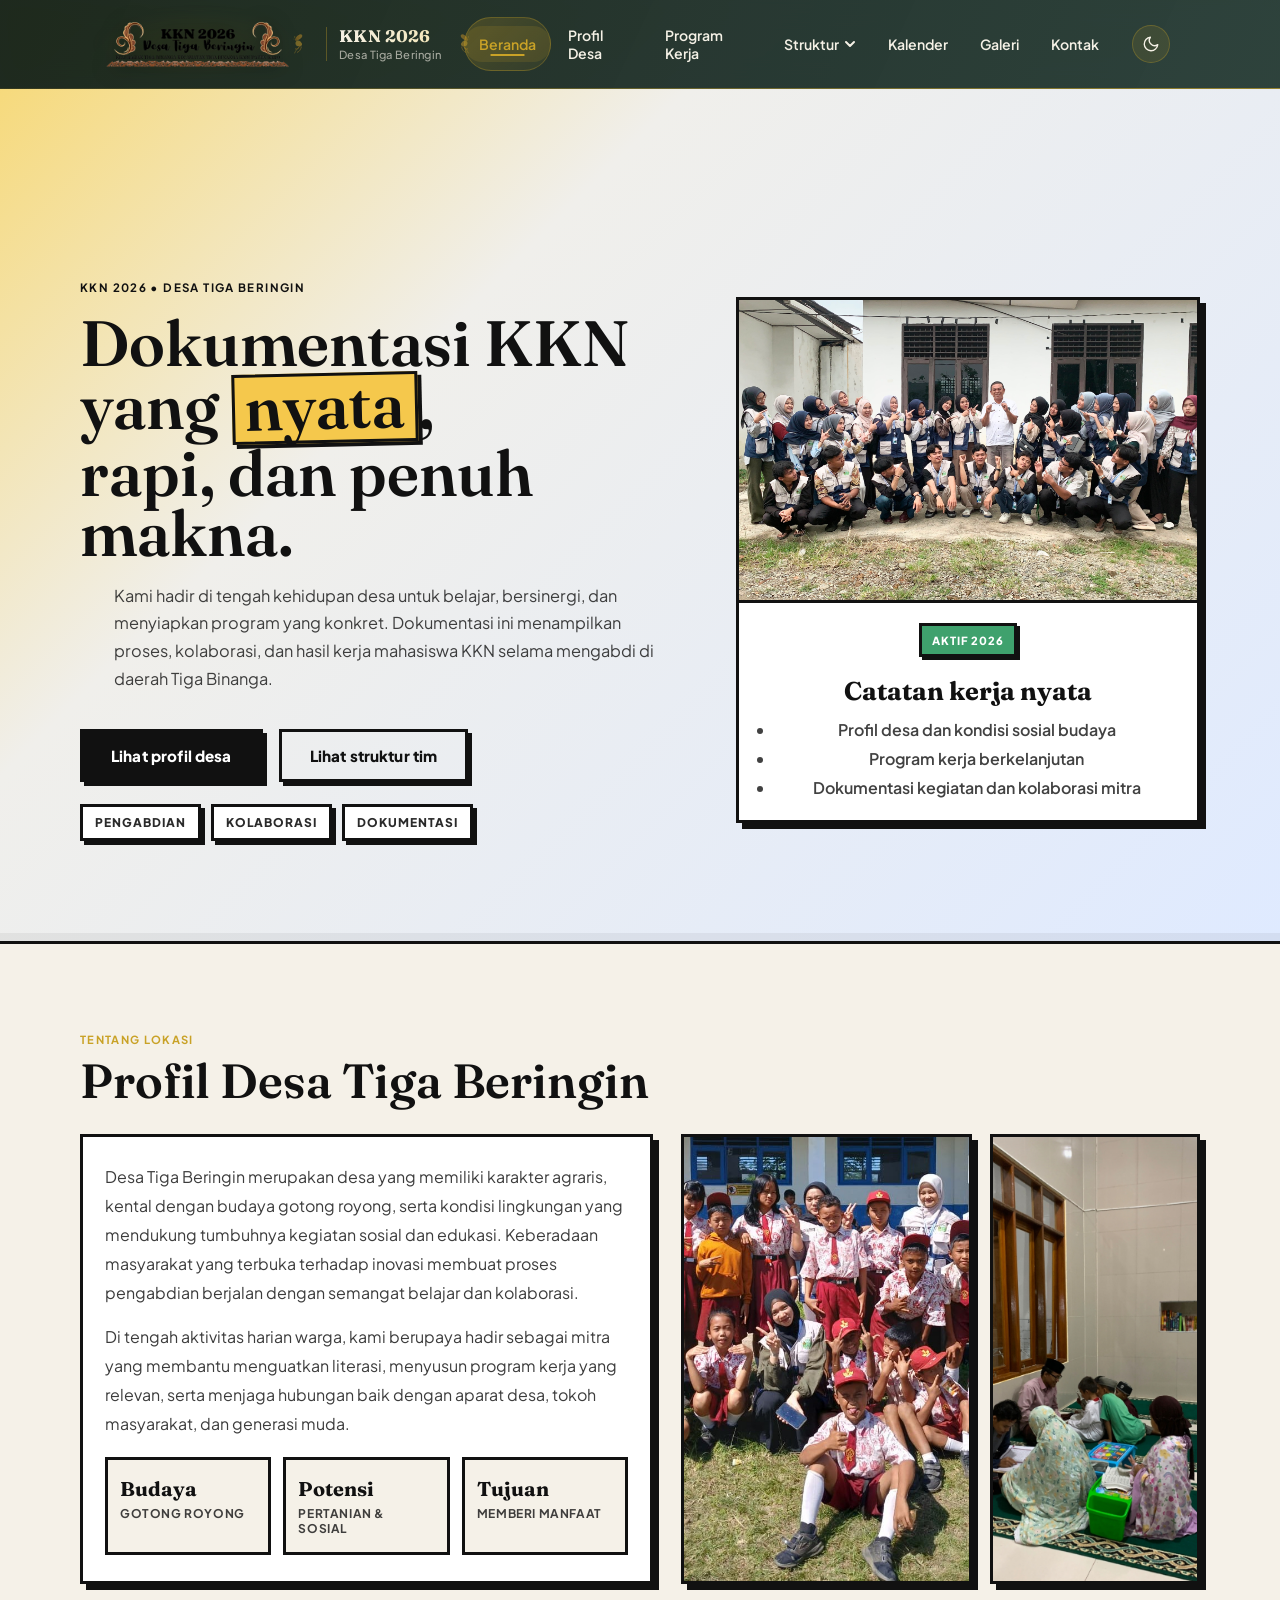
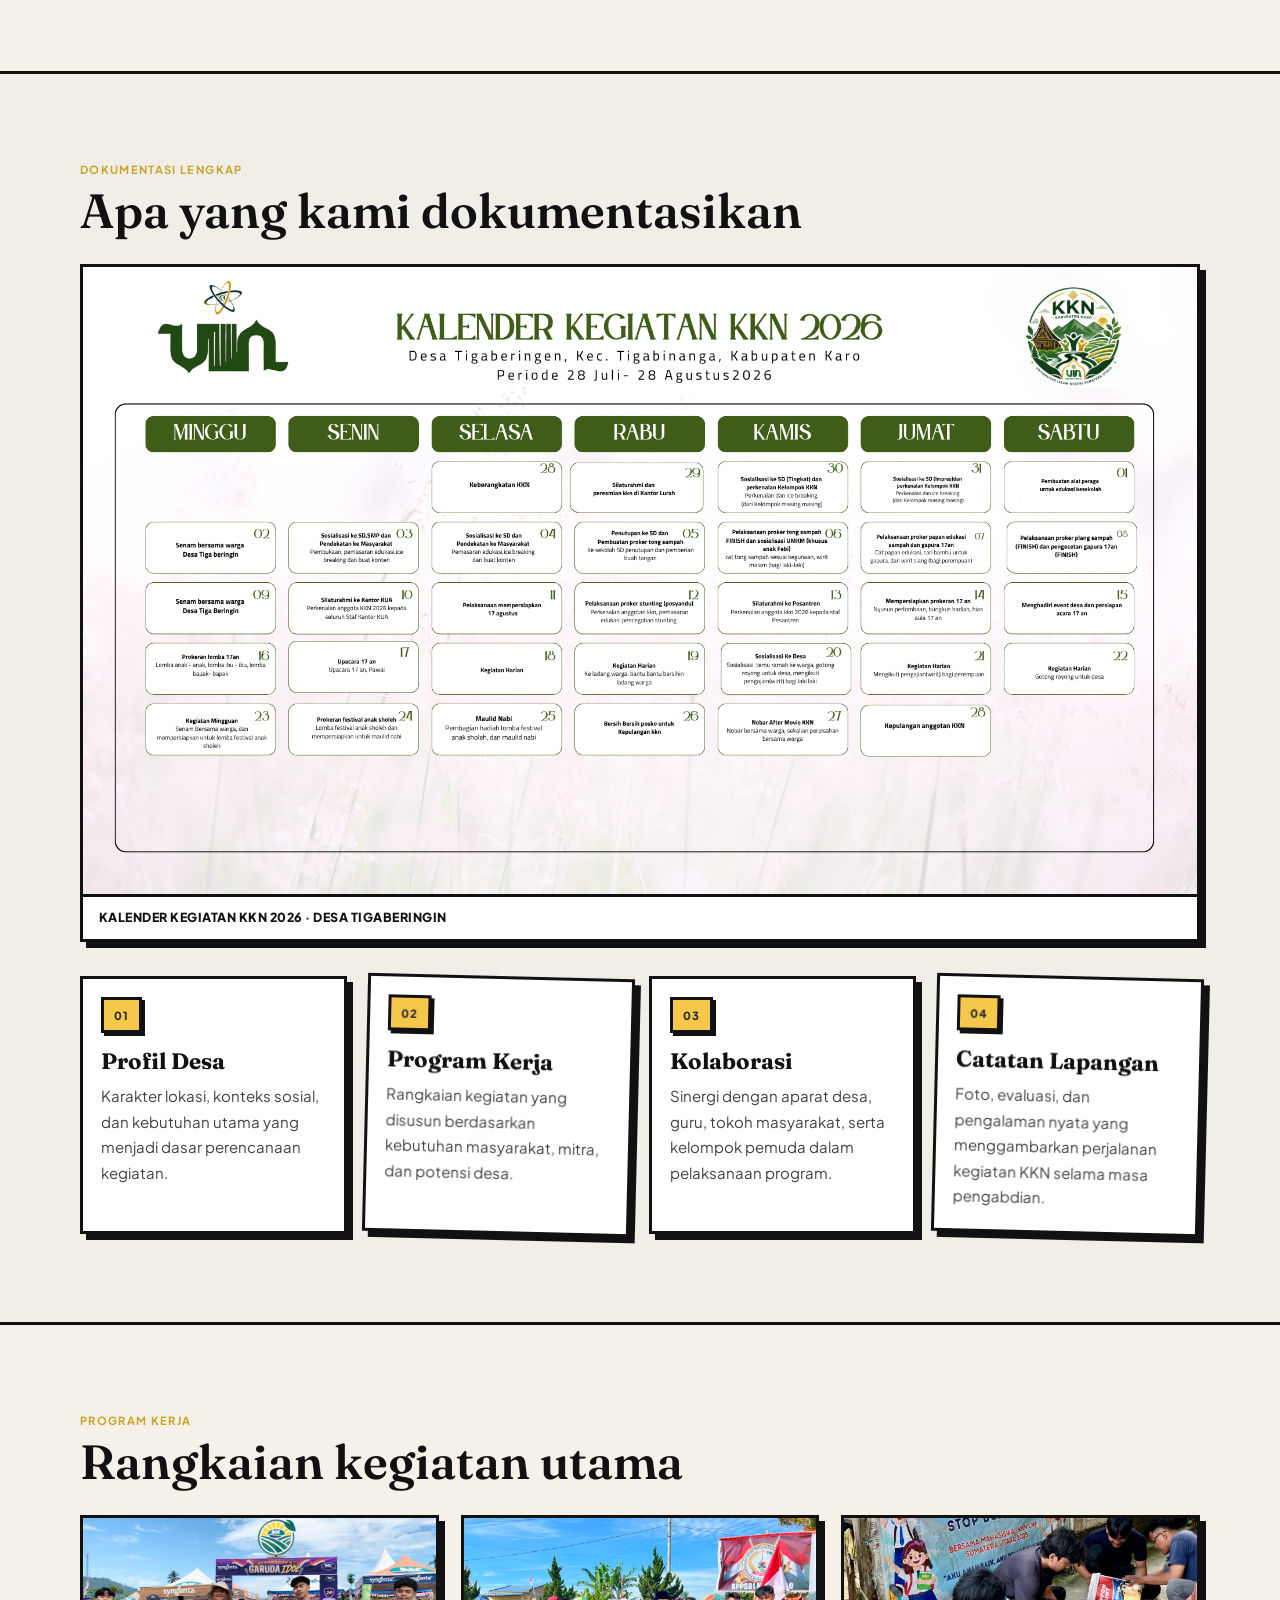
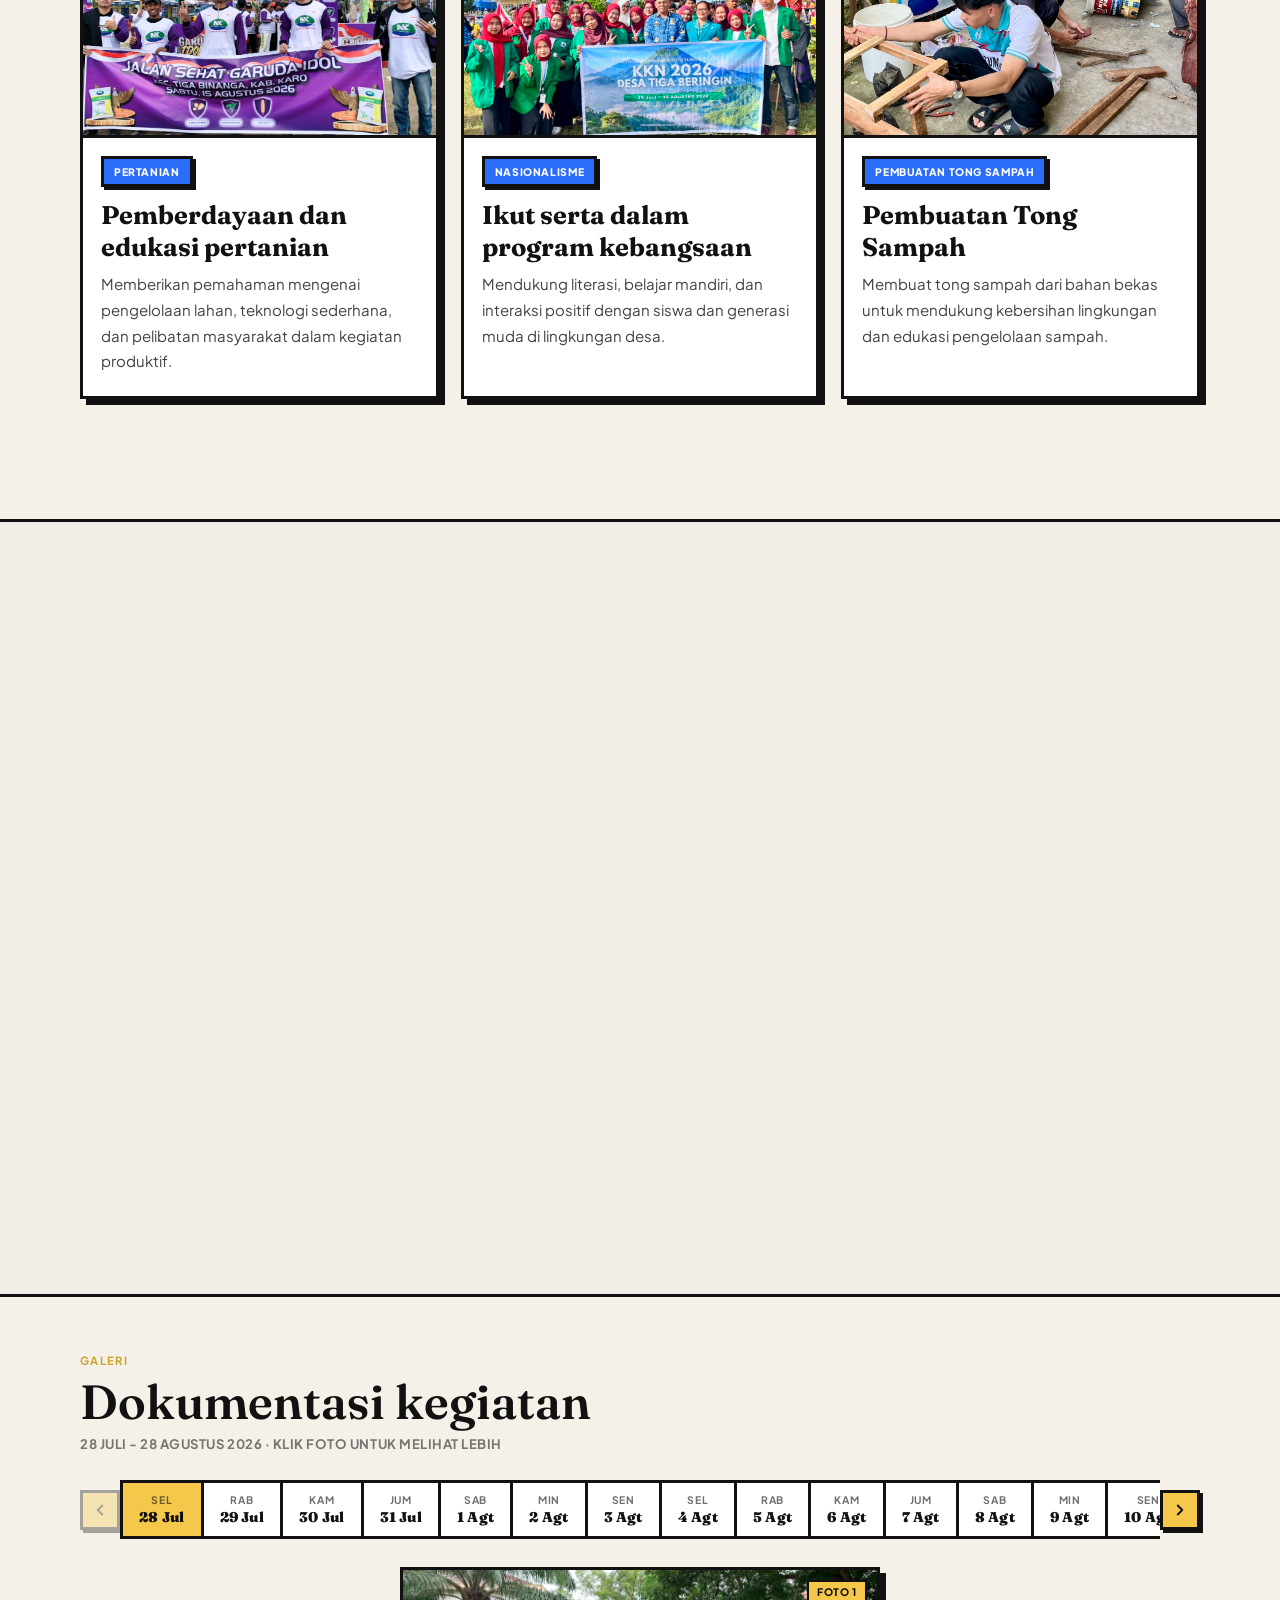
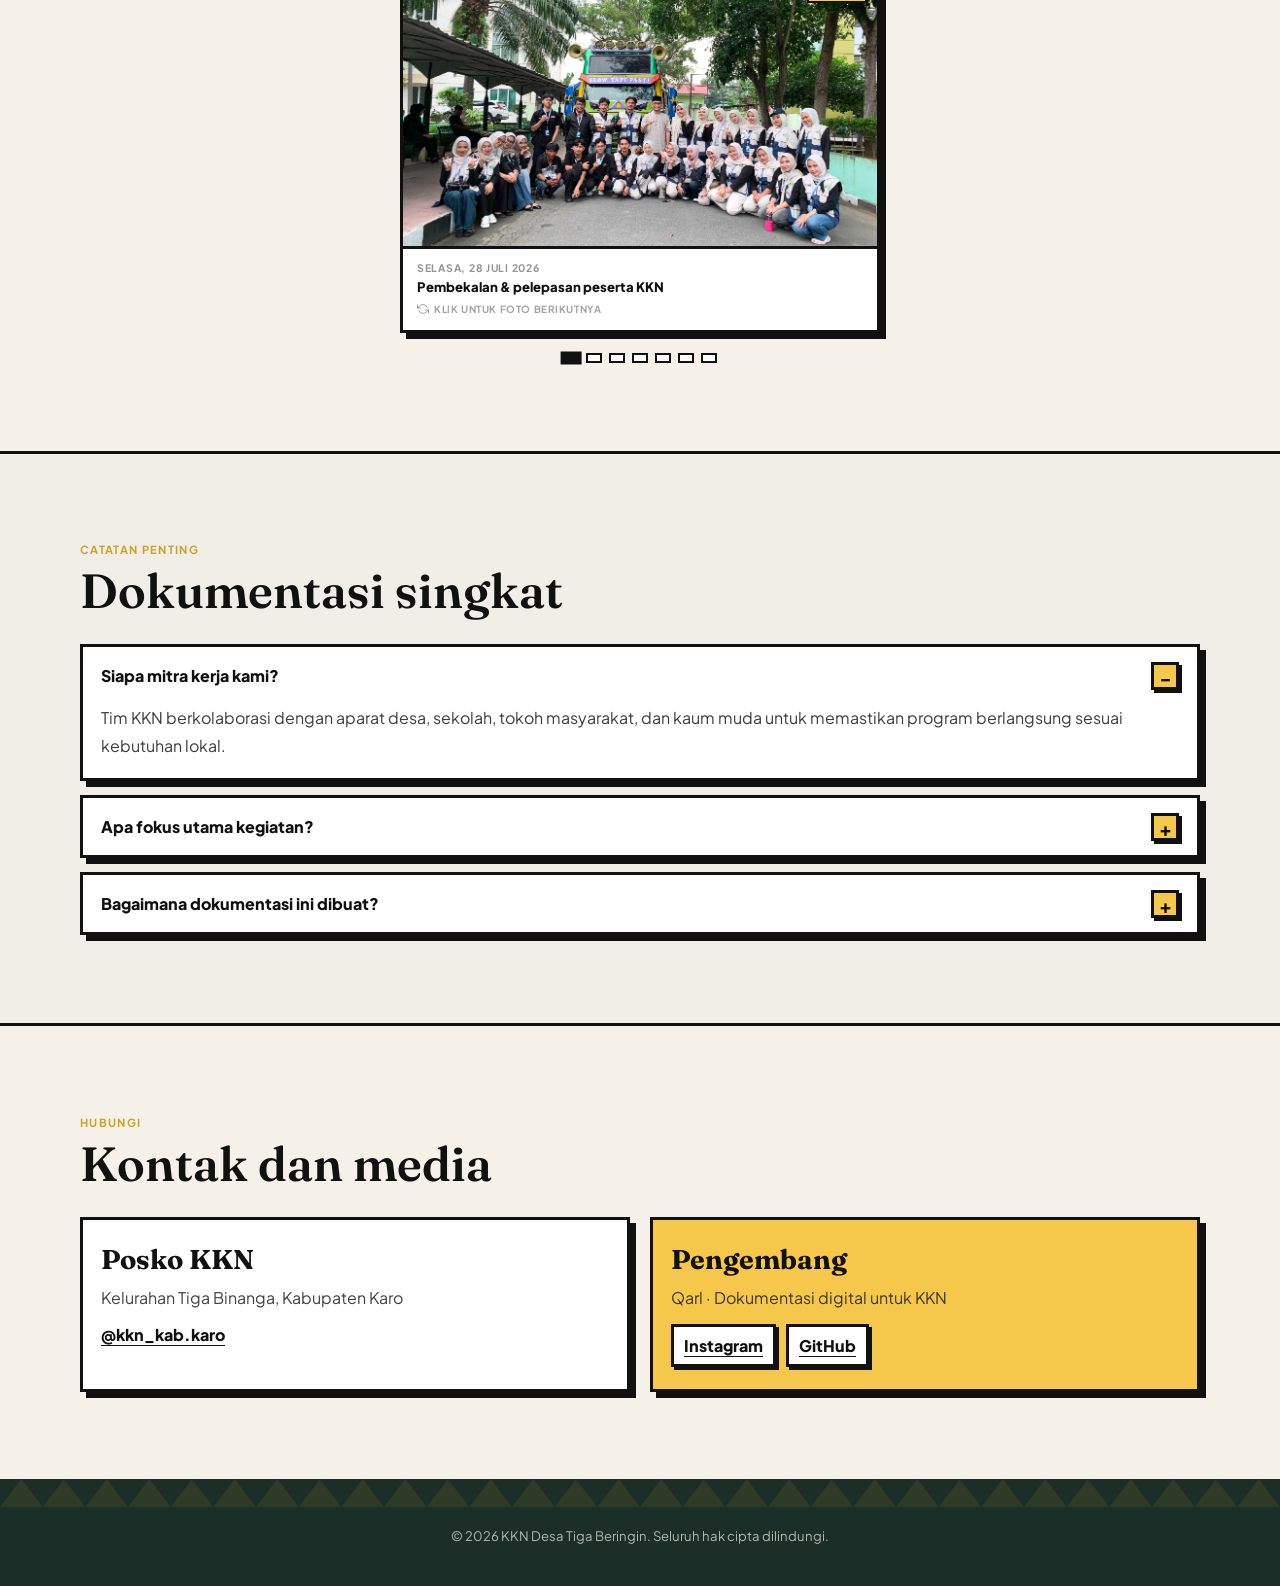
==== kodePokok/index.html @ 08c4a304 "fix: rename home.html to index.html" ====
<!doctype html>
<html lang="id">
  <head>
    <meta charset="UTF-8" />
    <meta name="viewport" content="width=device-width, initial-scale=1.0" />
    <title>KKN 2026 — Kelurahan TigaBinanga</title>
    <link rel="preconnect" href="https://fonts.googleapis.com" />
    <link rel="preconnect" href="https://fonts.gstatic.com" crossorigin />
    <link
      href="https://fonts.googleapis.com/css2?family=Fraunces:opsz,wght@9..144,500;9..144,600;9..144,700&family=Plus+Jakarta+Sans:ital,wght@0,400;0,500;0,600;0,700;1,400&display=swap"
      rel="stylesheet"
    />
    <link rel="stylesheet" href="style.css" />
    <!-- Anti-FOUC: terapkan tema sebelum CSS dirender supaya tidak ada "kedip" terang -->
    <script>
      (function () {
        try {
          var t = localStorage.getItem("kkn2026-theme");
          if (!t) {
            t = window.matchMedia("(prefers-color-scheme: dark)").matches
              ? "dark"
              : "light";
          }
          if (t === "dark") {
            document.documentElement.setAttribute("data-theme", "dark");
          }
        } catch (e) {}
      })();
    </script>
  </head>
  <body>
    <!-- INDIKATOR PROGRESS SCROLL -->
    <div class="scroll-progress" id="scroll-progress" aria-hidden="true"></div>

    <!-- HEADER & NAVIGASI -->
    <header class="site-header" id="site-header">
      <div class="header-inner">
        <!-- BRAND: logo.png asli + teks KKN -->
        <a href="#beranda" class="brand">
          <!-- Logo PNG asli dari file -->
          <div class="brand-logo-wrap" aria-hidden="true">
            <img
              src="png/logo.png"
              alt=""
              class="brand-logo-img"
              loading="lazy"
            />
          </div>

          <!-- Ornamen kiri dekoratif -->
          <span class="logo-ornamen logo-ornamen-kiri" aria-hidden="true">
            <svg
              viewBox="0 0 60 70"
              fill="none"
              xmlns="http://www.w3.org/2000/svg"
            >
              <g class="ornamen-group">
                <ellipse
                  cx="22"
                  cy="14"
                  rx="10"
                  ry="6"
                  fill="#c9952a"
                  transform="rotate(-40 22 14)"
                  opacity="0.9"
                />
                <ellipse
                  cx="16"
                  cy="18"
                  rx="9"
                  ry="5"
                  fill="#b37d20"
                  transform="rotate(-55 16 18)"
                  opacity="0.8"
                />
                <path
                  d="M30 35 C28 28 20 22 14 26 C8 30 10 40 18 42 C26 44 32 38 30 35Z"
                  fill="#d4a830"
                  opacity="0.85"
                />
                <path
                  d="M30 35 C27 30 21 26 17 30 C13 34 16 40 21 41 C26 42 31 38 30 35Z"
                  fill="#c9952a"
                  opacity="0.7"
                />
                <path
                  d="M24 42 C20 48 14 52 10 50"
                  stroke="#b37d20"
                  stroke-width="2.5"
                  stroke-linecap="round"
                  fill="none"
                />
                <path
                  d="M28 44 C26 52 22 58 16 60"
                  stroke="#c9952a"
                  stroke-width="2"
                  stroke-linecap="round"
                  fill="none"
                />
                <path
                  d="M20 46 C15 50 10 56 8 62"
                  stroke="#d4a830"
                  stroke-width="1.5"
                  stroke-linecap="round"
                  fill="none"
                />
                <circle cx="8" cy="14" r="2" fill="#d4a830" opacity="0.6" />
                <circle cx="6" cy="20" r="1.5" fill="#c9952a" opacity="0.5" />
              </g>
            </svg>
          </span>

          <!-- Teks utama brand -->
          <span class="brand-text-split">
            <strong class="logo-kkn">KKN 2026</strong>
            <em class="logo-desa">Desa Tiga Beringin</em>
          </span>

          <!-- Ornamen kanan dekoratif -->
          <span class="logo-ornamen logo-ornamen-kanan" aria-hidden="true">
            <svg
              viewBox="0 0 60 70"
              fill="none"
              xmlns="http://www.w3.org/2000/svg"
            >
              <g
                class="ornamen-group"
                style="transform: scaleX(-1); transform-origin: 50% 50%"
              >
                <ellipse
                  cx="22"
                  cy="14"
                  rx="10"
                  ry="6"
                  fill="#c9952a"
                  transform="rotate(-40 22 14)"
                  opacity="0.9"
                />
                <ellipse
                  cx="16"
                  cy="18"
                  rx="9"
                  ry="5"
                  fill="#b37d20"
                  transform="rotate(-55 16 18)"
                  opacity="0.8"
                />
                <path
                  d="M30 35 C28 28 20 22 14 26 C8 30 10 40 18 42 C26 44 32 38 30 35Z"
                  fill="#d4a830"
                  opacity="0.85"
                />
                <path
                  d="M30 35 C27 30 21 26 17 30 C13 34 16 40 21 41 C26 42 31 38 30 35Z"
                  fill="#c9952a"
                  opacity="0.7"
                />
                <path
                  d="M24 42 C20 48 14 52 10 50"
                  stroke="#b37d20"
                  stroke-width="2.5"
                  stroke-linecap="round"
                  fill="none"
                />
                <path
                  d="M28 44 C26 52 22 58 16 60"
                  stroke="#c9952a"
                  stroke-width="2"
                  stroke-linecap="round"
                  fill="none"
                />
                <path
                  d="M20 46 C15 50 10 56 8 62"
                  stroke="#d4a830"
                  stroke-width="1.5"
                  stroke-linecap="round"
                  fill="none"
                />
                <circle cx="8" cy="14" r="2" fill="#d4a830" opacity="0.6" />
                <circle cx="6" cy="20" r="1.5" fill="#c9952a" opacity="0.5" />
              </g>
            </svg>
          </span>
        </a>

        <nav class="main-nav" id="main-nav">
          <button
            class="main-nav-close"
            id="main-nav-close"
            aria-label="Tutup menu"
            type="button"
          >
            <svg viewBox="0 0 24 24" fill="none" aria-hidden="true">
              <path
                d="M5 5L19 19M19 5L5 19"
                stroke="currentColor"
                stroke-width="2"
                stroke-linecap="round"
              />
            </svg>
          </button>
          <ul>
            <span class="nav-pill" id="nav-pill" aria-hidden="true"></span>
            <li><a href="#beranda" class="nav-link">Beranda</a></li>
            <li><a href="#profil" class="nav-link">Profil Desa</a></li>
            <li><a href="#proker" class="nav-link">Program Kerja</a></li>
            <li class="has-dropdown">
              <button
                type="button"
                class="nav-link dropdown-toggle"
                id="struktur-toggle"
                aria-haspopup="true"
                aria-expanded="false"
              >
                Struktur
                <!-- Ikon baru: chevron bergaya berlian/diamond -->
                <svg
                  class="caret"
                  width="12"
                  height="12"
                  viewBox="0 0 12 12"
                  fill="none"
                  aria-hidden="true"
                >
                  <path
                    d="M2 4L6 8L10 4"
                    stroke="currentColor"
                    stroke-width="2"
                    stroke-linecap="round"
                    stroke-linejoin="round"
                  />
                </svg>
              </button>
              <ul class="dropdown-menu" id="struktur-menu">
                <li>
                  <button
                    type="button"
                    class="dropdown-item"
                    data-divisi="ketua"
                  >
                    Ketua
                  </button>
                </li>
                <li>
                  <button
                    type="button"
                    class="dropdown-item"
                    data-divisi="sekretaris"
                  >
                    Sekretaris
                  </button>
                </li>
                <li>
                  <button
                    type="button"
                    class="dropdown-item"
                    data-divisi="bendahara"
                  >
                    Bendahara
                  </button>
                </li>
                <li>
                  <button
                    type="button"
                    class="dropdown-item"
                    data-divisi="acara"
                  >
                    Acara
                  </button>
                </li>
                <li>
                  <button
                    type="button"
                    class="dropdown-item"
                    data-divisi="humas"
                  >
                    Humas
                  </button>
                </li>
                <li>
                  <button
                    type="button"
                    class="dropdown-item"
                    data-divisi="konsumsi"
                  >
                    Konsumsi
                  </button>
                </li>
                <li>
                  <button type="button" class="dropdown-item" data-divisi="pdd">
                    PDD
                  </button>
                </li>
                <li>
                  <button
                    type="button"
                    class="dropdown-item"
                    data-divisi="perlengkapan"
                  >
                    Perlengkapan
                  </button>
                </li>
              </ul>
            </li>
            <li><a href="#dokumen" class="nav-link">Kalender</a></li>
            <li><a href="#galeri" class="nav-link">Galeri</a></li>
            <li><a href="#kontak" class="nav-link">Kontak</a></li>
          </ul>
        </nav>

        <!-- Tombol ganti tema (terang/gelap) -->
        <button
          class="theme-toggle"
          id="theme-toggle"
          type="button"
          aria-label="Ganti tema terang/gelap"
        >
          <svg
            class="icon-moon"
            viewBox="0 0 24 24"
            fill="none"
            aria-hidden="true"
          >
            <path
              d="M21 12.79A9 9 0 1 1 11.21 3 7 7 0 0 0 21 12.79Z"
              stroke="currentColor"
              stroke-width="1.8"
              stroke-linejoin="round"
            />
          </svg>
          <svg
            class="icon-sun"
            viewBox="0 0 24 24"
            fill="none"
            aria-hidden="true"
          >
            <circle
              cx="12"
              cy="12"
              r="4.5"
              stroke="currentColor"
              stroke-width="1.8"
            />
            <path
              d="M12 2.5V5M12 19V21.5M4.4 4.4L6.2 6.2M17.8 17.8L19.6 19.6M2.5 12H5M19 12H21.5M4.4 19.6L6.2 17.8M17.8 6.2L19.6 4.4"
              stroke="currentColor"
              stroke-width="1.8"
              stroke-linecap="round"
            />
          </svg>
        </button>

        <!-- Hamburger (mobile) — ikon 3-garis animasi ke X -->
        <button
          class="menu-toggle"
          id="menu-toggle"
          aria-label="Buka menu"
          aria-expanded="false"
        >
          <span></span><span></span><span></span>
        </button>
      </div>
    </header>
    <div class="nav-backdrop" id="nav-backdrop" aria-hidden="true"></div>

    <main>
      <section id="beranda" class="hero neo-hero">
        <div class="hero-grid section-inner">
          <div class="hero-copy" data-reveal="left">
            <p class="eyebrow">KKN 2026 • Desa Tiga Beringin</p>
            <h1 class="hero-title">
              Dokumentasi KKN yang <span>nyata</span>, <br />
              rapi, dan penuh makna.
            </h1>
            <p class="hero-desc">
              Kami hadir di tengah kehidupan desa untuk belajar, bersinergi, dan
              menyiapkan program yang konkret. Dokumentasi ini menampilkan
              proses, kolaborasi, dan hasil kerja mahasiswa KKN selama mengabdi
              di daerah Tiga Binanga.
            </p>
            <div class="hero-actions">
              <a href="#profil" class="btn btn-solid">Lihat profil desa</a>
              <button type="button" class="btn btn-ghost" id="struktur-cta-btn">
                Lihat struktur tim
              </button>
            </div>
            <div class="hero-meta">
              <span class="feature-tag">Pengabdian</span>
              <span class="feature-tag">Kolaborasi</span>
              <span class="feature-tag">Dokumentasi</span>
            </div>
          </div>

          <div class="hero-panel" data-reveal="right">
            <div class="panel-visual">
              <img
                src="png/proker/umum/sambutan_lurah.jpg"
                alt="Kegiatan KKN bersama aparat desa"
                loading="lazy"
              />
            </div>
            <div class="panel-meta">
              <span class="status-badge">Aktif 2026</span>
              <h3>Catatan kerja nyata</h3>
              <ul>
                <li>Profil desa dan kondisi sosial budaya</li>
                <li>Program kerja berkelanjutan</li>
                <li>Dokumentasi kegiatan dan kolaborasi mitra</li>
              </ul>
            </div>
          </div>
        </div>
      </section>

      <section id="profil" class="section neo-section">
        <div class="section-inner">
          <div class="section-head" data-reveal="blur">
            <p class="eyebrow">Tentang lokasi</p>
            <h2 class="section-title">Profil Desa Tiga Beringin</h2>
          </div>

          <div class="profile-grid">
            <div class="story-card" data-reveal="left">
              <p>
                Desa Tiga Beringin merupakan desa yang memiliki karakter
                agraris, kental dengan budaya gotong royong, serta kondisi
                lingkungan yang mendukung tumbuhnya kegiatan sosial dan edukasi.
                Keberadaan masyarakat yang terbuka terhadap inovasi membuat
                proses pengabdian berjalan dengan semangat belajar dan
                kolaborasi.
              </p>
              <p>
                Di tengah aktivitas harian warga, kami berupaya hadir sebagai
                mitra yang membantu menguatkan literasi, menyusun program kerja
                yang relevan, serta menjaga hubungan baik dengan aparat desa,
                tokoh masyarakat, dan generasi muda.
              </p>

              <div class="mini-stats">
                <div>
                  <strong>Budaya</strong>
                  <span>Gotong royong</span>
                </div>
                <div>
                  <strong>Potensi</strong>
                  <span>Pertanian & sosial</span>
                </div>
                <div>
                  <strong>Tujuan</strong>
                  <span>Memberi manfaat</span>
                </div>
              </div>
            </div>

            <div class="visual-stack" data-reveal="right">
              <div class="img-card tall">
                <img
                  src="png/proker/umum/sd.jpeg"
                  alt="Kegiatan edukasi di sekolah desa"
                  loading="lazy"
                />
              </div>
              <div class="img-card small">
                <img
                  src="png/proker/islami/pengajian.jpg"
                  alt="Kegiatan keagamaan"
                  loading="lazy"
                />
              </div>
            </div>
          </div>
        </div>
      </section>

      <section id="dokumen" class="section neo-section alt-panel">
        <div class="section-inner">
          <div class="section-head" data-reveal="blur">
            <p class="eyebrow">Dokumentasi lengkap</p>
            <h2 class="section-title">Apa yang kami dokumentasikan</h2>
          </div>

          <figure class="event-calendar" data-reveal="zoom">
            <div class="event-calendar-image">
              <img
                src="png/kalenderacara.png"
                alt="Kalender kegiatan KKN 2026 dari 28 Juli sampai 28 Agustus"
                loading="lazy"
              />
            </div>
            <figcaption>
              Kalender kegiatan KKN 2026 · Desa Tigaberingin
            </figcaption>
          </figure>

          <div class="doc-grid">
            <article class="doc-card" data-reveal="pop">
              <span class="doc-index">01</span>
              <h3>Profil Desa</h3>
              <p>
                Karakter lokasi, konteks sosial, dan kebutuhan utama yang
                menjadi dasar perencanaan kegiatan.
              </p>
            </article>
            <article class="doc-card" data-reveal="pop">
              <span class="doc-index">02</span>
              <h3>Program Kerja</h3>
              <p>
                Rangkaian kegiatan yang disusun berdasarkan kebutuhan
                masyarakat, mitra, dan potensi desa.
              </p>
            </article>
            <article class="doc-card" data-reveal="pop">
              <span class="doc-index">03</span>
              <h3>Kolaborasi</h3>
              <p>
                Sinergi dengan aparat desa, guru, tokoh masyarakat, serta
                kelompok pemuda dalam pelaksanaan program.
              </p>
            </article>
            <article class="doc-card" data-reveal="pop">
              <span class="doc-index">04</span>
              <h3>Catatan Lapangan</h3>
              <p>
                Foto, evaluasi, dan pengalaman nyata yang menggambarkan
                perjalanan kegiatan KKN selama masa pengabdian.
              </p>
            </article>
          </div>
        </div>
      </section>

      <section id="proker" class="section neo-section">
        <div class="section-inner">
          <div class="section-head" data-reveal="blur">
            <p class="eyebrow">Program kerja</p>
            <h2 class="section-title">Rangkaian kegiatan utama</h2>
          </div>

          <div class="program-grid">
            <article class="neo-program-card" data-reveal="flip">
              <img
                src="png/proker/umum/partisipasi_pemupukan.jpg"
                alt="Program sosial dan pertanian"
                loading="lazy"
              />
              <div class="program-copy">
                <span class="chip">Pertanian</span>
                <h3>Pemberdayaan dan edukasi pertanian</h3>
                <p>
                  Memberikan pemahaman mengenai pengelolaan lahan, teknologi
                  sederhana, dan pelibatan masyarakat dalam kegiatan produktif.
                </p>
              </div>
            </article>

            <article class="neo-program-card" data-reveal="flip">
              <img
                src="png/proker/umum/17an.jpg"
                alt="Program edukasi generasi muda"
                loading="lazy"
              />
              <div class="program-copy">
                <span class="chip">Nasionalisme</span>
                <h3>Ikut serta dalam program kebangsaan</h3>
                <p>
                  Mendukung literasi, belajar mandiri, dan interaksi positif
                  dengan siswa dan generasi muda di lingkungan desa.
                </p>
              </div>
            </article>

            <article class="neo-program-card" data-reveal="flip">
              <img
                src="png/proker/umum/tong_sampah.jpeg"
                alt="Pembuatan Tong Sampah"
                loading="lazy"
              />
              <div class="program-copy">
                <span class="chip">Pembuatan Tong Sampah</span>
                <h3>Pembuatan Tong Sampah</h3>
                <p>
                  Membuat tong sampah dari bahan bekas untuk mendukung
                  kebersihan lingkungan dan edukasi pengelolaan sampah.
                </p>
              </div>
            </article>
          </div>
        </div>
      </section>

      <section id="timeline" class="section neo-section alt-panel">
        <div class="section-inner">
          <div class="section-head" data-reveal="blur">
            <p class="eyebrow">Alur kerja</p>
            <h2 class="section-title">Timeline kegiatan KKN</h2>
          </div>

          <div class="timeline">
            <div class="timeline-item" data-reveal="left">
              <span class="timeline-step">01</span>
              <div>
                <h3>Observasi awal</h3>
                <p>
                  Memahami kondisi desa, kebutuhan masyarakat, dan potensi
                  program yang sesuai.
                </p>
              </div>
            </div>
            <div class="timeline-item" data-reveal="left">
              <span class="timeline-step">02</span>
              <div>
                <h3>Perencanaan</h3>
                <p>
                  Menyusun sasaran kerja, pembagian tugas, dan pendekatan
                  kolaboratif dengan mitra.
                </p>
              </div>
            </div>
            <div class="timeline-item" data-reveal="left">
              <span class="timeline-step">03</span>
              <div>
                <h3>Pelaksanaan</h3>
                <p>
                  Menjalankan kegiatan lapangan dengan pendekatan yang responsif
                  terhadap kebutuhan masyarakat.
                </p>
              </div>
            </div>
            <div class="timeline-item" data-reveal="left">
              <span class="timeline-step">04</span>
              <div>
                <h3>Evaluasi</h3>
                <p>
                  Menilai dampak kegiatan, memperbaiki langkah, dan menyusun
                  dokumen pembelajaran.
                </p>
              </div>
            </div>
          </div>
        </div>
      </section>

      <!-- =====================================================
           DOKUMENTASI KEGIATAN — SISTEM TANGGAL + FLIP CARD
           ===================================================== -->
      <section id="galeri" class="section neo-section">
        <div class="section-inner">
          <div class="section-head" data-reveal="blur">
            <p class="eyebrow">Galeri</p>
            <h2 class="section-title">Dokumentasi kegiatan</h2>
            <p class="dok-subtitle">
              28 Juli - 28 Agustus 2026 · Klik foto untuk melihat lebih
            </p>
          </div>

          <!-- Tab navigasi tanggal (scroll horizontal) -->
          <div class="dok-tab-wrapper" data-reveal>
            <button
              class="dok-tab-arrow dok-tab-prev"
              id="dok-prev"
              aria-label="Geser kiri"
            >
              <svg viewBox="0 0 24 24" fill="none" aria-hidden="true">
                <path
                  d="M15 18l-6-6 6-6"
                  stroke="currentColor"
                  stroke-width="2.5"
                  stroke-linecap="round"
                  stroke-linejoin="round"
                />
              </svg>
            </button>
            <div
              class="dok-tab-scroll"
              id="dok-tab-scroll"
              role="tablist"
              aria-label="Pilih tanggal dokumentasi"
            >
              <!-- Tab dibuat via JS -->
            </div>
            <button
              class="dok-tab-arrow dok-tab-next"
              id="dok-next"
              aria-label="Geser kanan"
            >
              <svg viewBox="0 0 24 24" fill="none" aria-hidden="true">
                <path
                  d="M9 18l6-6-6-6"
                  stroke="currentColor"
                  stroke-width="2.5"
                  stroke-linecap="round"
                  stroke-linejoin="round"
                />
              </svg>
            </button>
          </div>

          <!-- Grid 3 flip card -->
          <div class="dok-grid" id="dok-grid" data-reveal>
            <!-- Kartu dibuat via JS -->
          </div>

          <!-- Indikator foto aktif -->
          <div
            class="dok-indicator"
            id="dok-indicator"
            aria-live="polite"
          ></div>
        </div>
      </section>

      <section id="faq" class="section neo-section alt-panel">
        <div class="section-inner">
          <div class="section-head" data-reveal="blur">
            <p class="eyebrow">Catatan penting</p>
            <h2 class="section-title">Dokumentasi singkat</h2>
          </div>

          <div class="faq-list">
            <details class="faq-item" open>
              <summary>Siapa mitra kerja kami?</summary>
              <p>
                Tim KKN berkolaborasi dengan aparat desa, sekolah, tokoh
                masyarakat, dan kaum muda untuk memastikan program berlangsung
                sesuai kebutuhan lokal.
              </p>
            </details>
            <details class="faq-item">
              <summary>Apa fokus utama kegiatan?</summary>
              <p>
                Fokusnya tidak hanya pada satu bidang, tetapi pada edukasi,
                sosial, dan penguatan hubungan komunitas agar manfaatnya
                bersifat menyeluruh.
              </p>
            </details>
            <details class="faq-item">
              <summary>Bagaimana dokumentasi ini dibuat?</summary>
              <p>
                Dokumentasi bersumber dari kegiatan nyata, foto lapangan, dan
                pengalaman tim selama menjalani proses pengabdian di Desa Tiga
                Beringin.
              </p>
            </details>
          </div>
        </div>
      </section>

      <section id="kontak" class="section neo-section">
        <div class="section-inner">
          <div class="section-head" data-reveal="blur">
            <p class="eyebrow">Hubungi</p>
            <h2 class="section-title">Kontak dan media</h2>
          </div>

          <div class="contact-grid">
            <div class="contact-card" data-reveal="left">
              <h3>Posko KKN</h3>
              <p>Kelurahan Tiga Binanga, Kabupaten Karo</p>
              <a
                href="https://www.instagram.com/kkn_kab.karo?igsh=NnR2cWR4ZGIzcnVh"
                target="_blank"
                rel="noopener noreferrer"
                >@kkn_kab.karo</a
              >
            </div>
            <div class="contact-card accent" data-reveal="right">
              <h3>Pengembang</h3>
              <p>Qarl · Dokumentasi digital untuk KKN</p>
              <div class="contact-links">
                <a
                  href="https://www.instagram.com/qarlbanihakim?igsh=OG05bmEyczZ4ZHNi"
                  target="_blank"
                  rel="noopener noreferrer"
                  >Instagram</a
                >
                <a
                  href="https://github.com/hayqalbanihakim212-crypto"
                  target="_blank"
                  rel="noopener noreferrer"
                  >GitHub</a
                >
              </div>
            </div>
          </div>
        </div>
      </section>
    </main>

    <!-- FOOTER -->
    <footer class="site-footer">
      <!-- Ornamen batik bawah dari logo -->
      <div class="footer-batik" aria-hidden="true">
        <svg viewBox="0 0 1200 24" preserveAspectRatio="none" fill="none">
          <!-- Pola segitiga batik dari bagian bawah logo.png -->
          <g fill="#c9952a" opacity="0.35">
            <polygon points="0,24 20,0 40,24" />
            <polygon points="40,24 60,0 80,24" />
            <polygon points="80,24 100,0 120,24" />
            <polygon points="120,24 140,0 160,24" />
            <polygon points="160,24 180,0 200,24" />
            <polygon points="200,24 220,0 240,24" />
            <polygon points="240,24 260,0 280,24" />
            <polygon points="280,24 300,0 320,24" />
            <polygon points="320,24 340,0 360,24" />
            <polygon points="360,24 380,0 400,24" />
            <polygon points="400,24 420,0 440,24" />
            <polygon points="440,24 460,0 480,24" />
            <polygon points="480,24 500,0 520,24" />
            <polygon points="520,24 540,0 560,24" />
            <polygon points="560,24 580,0 600,24" />
            <polygon points="600,24 620,0 640,24" />
            <polygon points="640,24 660,0 680,24" />
            <polygon points="680,24 700,0 720,24" />
            <polygon points="720,24 740,0 760,24" />
            <polygon points="760,24 780,0 800,24" />
            <polygon points="800,24 820,0 840,24" />
            <polygon points="840,24 860,0 880,24" />
            <polygon points="880,24 900,0 920,24" />
            <polygon points="920,24 940,0 960,24" />
            <polygon points="960,24 980,0 1000,24" />
            <polygon points="1000,24 1020,0 1040,24" />
            <polygon points="1040,24 1060,0 1080,24" />
            <polygon points="1080,24 1100,0 1120,24" />
            <polygon points="1120,24 1140,0 1160,24" />
            <polygon points="1160,24 1180,0 1200,24" />
          </g>
        </svg>
      </div>
      <p>&copy; 2026 KKN Desa Tiga Beringin. Seluruh hak cipta dilindungi.</p>
    </footer>

    <!-- MODAL STRUKTUR DIVISI -->
    <div class="modal-overlay" id="struktur-modal" aria-hidden="true">
      <button
        type="button"
        class="modal-nav modal-nav-prev"
        id="modal-prev-btn"
        aria-label="Divisi sebelumnya"
      >
        <!-- Ikon panah kiri baru: lebih tebal & rounded -->
        <svg viewBox="0 0 24 24" fill="none" aria-hidden="true">
          <path
            d="M15 5 L7 12 L15 19"
            stroke="currentColor"
            stroke-width="2.4"
            stroke-linecap="round"
            stroke-linejoin="round"
          />
        </svg>
      </button>

      <div
        class="modal-box"
        role="dialog"
        aria-modal="true"
        aria-labelledby="modal-divisi-title"
      >
        <button
          type="button"
          class="modal-close"
          id="modal-close-btn"
          aria-label="Tutup"
        >
          <!-- Ikon close baru: X dalam lingkaran solid -->
          <svg viewBox="0 0 24 24" fill="none" aria-hidden="true">
            <path
              d="M6 6 L18 18 M18 6 L6 18"
              stroke="currentColor"
              stroke-width="2.2"
              stroke-linecap="round"
            />
          </svg>
        </button>
        <div class="modal-header-img">
          <img id="modal-divisi-img" src="" alt="" loading="lazy" />
        </div>
        <div class="modal-body">
          <p class="eyebrow" id="modal-divisi-eyebrow">Divisi</p>
          <h3 id="modal-divisi-title">Divisi</h3>
          <ul class="modal-anggota-list" id="modal-anggota-list"></ul>
        </div>
      </div>

      <button
        type="button"
        class="modal-nav modal-nav-next"
        id="modal-next-btn"
        aria-label="Divisi berikutnya"
      >
        <svg viewBox="0 0 24 24" fill="none" aria-hidden="true">
          <path
            d="M9 5 L17 12 L9 19"
            stroke="currentColor"
            stroke-width="2.4"
            stroke-linecap="round"
            stroke-linejoin="round"
          />
        </svg>
      </button>
    </div>

    <!-- TOMBOL KEMBALI KE ATAS -->
    <button
      type="button"
      class="back-to-top"
      id="back-to-top"
      aria-label="Kembali ke atas"
    >
      <svg class="back-to-top-ring" viewBox="0 0 50 50" aria-hidden="true">
        <circle class="ring-track" cx="25" cy="25" r="21" />
        <circle class="ring-progress" cx="25" cy="25" r="21" />
      </svg>
      <svg viewBox="0 0 24 24" fill="none" aria-hidden="true">
        <path
          d="M12 19 V5 M6 11 L12 5 L18 11"
          stroke="currentColor"
          stroke-width="2.2"
          stroke-linecap="round"
          stroke-linejoin="round"
        />
      </svg>
    </button>

    <script src="js.js"></script>
  </body>
</html>
---- kodePokok/style.css ----
/* =========================================
   0. DESIGN TOKENS
   ========================================= */
:root {
  --ink: #1b2e28;
  --cream: #f5f1e6;
  --gold: #c9a227;
  --gold-deep: #b37d20;
  --sage: #5b7a6b;
  --text: #2a2a2a;
  --white: #ffffff;

  --font-display: "Fraunces", serif;
  --font-body: "Plus Jakarta Sans", "Segoe UI", sans-serif;

  --ease: cubic-bezier(0.22, 1, 0.36, 1);
  --ease-spring: cubic-bezier(0.34, 1.56, 0.64, 1);
  --container: 1120px;

  color-scheme: light;
  transition:
    background-color 0.4s var(--ease),
    color 0.4s var(--ease);
}

/* ---- MODE GELAP ----
   Diaktifkan lewat atribut data-theme="dark" pada <html>,
   diatur oleh toggle di header (lihat js.js bagian "DARK MODE"). */
html[data-theme="dark"] {
  --ink: #0c1714;
  --cream: #15211c;
  --gold: #d8b13a;
  --gold-deep: #c9a227;
  --sage: #8aa89a;
  --text: #e9e6da;
  --white: #1b2620;
  color-scheme: dark;
}

html[data-theme="dark"] body {
  background-color: var(--cream);
}

/* Permukaan kartu/section yang sebelumnya mengandalkan putih solid
   perlu sedikit disesuaikan supaya tetap kontras & elegan di dark mode */
html[data-theme="dark"] .card,
html[data-theme="dark"] .gallery-item {
  background-color: rgba(255, 255, 255, 0.04);
  border-color: rgba(216, 177, 58, 0.18);
  color: var(--text);
}

html[data-theme="dark"] .section-tint {
  background-color: rgba(255, 255, 255, 0.02);
}

/* ---- Teks hardcode (#555 / #444) yang tidak berubah di dark mode ---- */
html[data-theme="dark"] .section-sub,
html[data-theme="dark"] .profil-text p,
html[data-theme="dark"] .program-card p,
html[data-theme="dark"] .kontak-row p {
  color: rgba(233, 230, 218, 0.72);
}

/* Judul & angka statistik di profil desa */
html[data-theme="dark"] .stat strong {
  color: var(--text);
}

/* Kontak label "Alamat", "Telepon" dll */
html[data-theme="dark"] .kontak-row strong {
  color: var(--text);
}

/* Modal: judul divisi pakai var(--ink) yg di dark mode = hampir hitam */
html[data-theme="dark"] .modal-body h3 {
  color: var(--text);
}

/* Hover baris anggota di modal: #ece6d4 hardcode tidak cocok untuk dark */
html[data-theme="dark"] .modal-anggota-list li.is-visible:hover {
  background-color: rgba(255, 255, 255, 0.07) !important;
}

/* Placeholder kontak-form sudah dihapus */

/* =========================================
   1. RESET
   ========================================= */
*,
*::before,
*::after {
  box-sizing: border-box;
}

html {
  scroll-behavior: smooth;
  overflow-x: hidden;
  /* max-width + width mencegah gap horizontal di browser mobile */
  width: 100%;
  max-width: 100vw;
}

body {
  margin: 0;
  font-family: var(--font-body);
  color: var(--text);
  background-color: var(--cream);
  overflow-x: hidden;
  width: 100%;
  /* max-width ketat 100vw mencegah gap/white space di sisi kanan mobile */
  max-width: 100vw;
  position: relative;
  /* Cegah margin collapse yang bisa memunculkan gap vertikal */
  isolation: isolate;
}

img {
  max-width: 100%;
  display: block;
}
button {
  font-family: inherit;
}

/* =========================================
   2. UTILITAS
   ========================================= */
.eyebrow {
  font-family: var(--font-body);
  font-size: 0.75rem;
  font-weight: 700;
  letter-spacing: 0.14em;
  text-transform: uppercase;
  color: var(--gold);
  margin: 0 0 14px;
  transition: letter-spacing 0.8s var(--ease);
}

/* Eyebrow yang diobservasi JS: mulai rapat, "membentang" saat tampil */
.eyebrow[data-reveal] {
  letter-spacing: -0.01em;
}
.eyebrow[data-reveal].is-visible {
  letter-spacing: 0.14em;
}

.section {
  padding: 110px 24px;
  /* Cegah section overflow horizontal di mobile */
  max-width: 100%;
  box-sizing: border-box;
  overflow-x: hidden;
}
.section-tint {
  background-color: #ece6d4;
}

.section-inner {
  max-width: var(--container);
  margin: 0 auto;
}

.section-title {
  font-family: var(--font-display);
  font-size: clamp(2rem, 4vw, 2.75rem);
  font-weight: 600;
  margin: 0 0 24px;
  color: var(--ink);
}

/* Reveal judul kata-per-kata: tiap kata "naik" dari balik mask */
.section-title .word-mask {
  display: inline-block;
  overflow: hidden;
  vertical-align: top;
  padding-bottom: 0.12em;
  margin-bottom: -0.12em;
}
.section-title .word-inner {
  display: inline-block;
  transform: translateY(110%);
  transition: transform 0.8s cubic-bezier(0.25, 0.46, 0.45, 0.94);
  transition-delay: calc(var(--word-i, 0) * 0.065s);
  will-change: transform;
}
.section-title.is-visible .word-inner {
  transform: translateY(0);
  will-change: auto;
}

.section-sub {
  max-width: 560px;
  color: var(--text);
  opacity: 0.72;
  line-height: 1.6;
  margin: -8px 0 40px;
}

.btn {
  display: inline-flex;
  align-items: center;
  justify-content: center;
  gap: 8px;
  padding: 14px 28px;
  border-radius: 999px;
  font-size: 0.95rem;
  font-weight: 600;
  text-decoration: none;
  cursor: pointer;
  border: 1.5px solid transparent;
  position: relative;
  overflow: hidden;
  isolation: isolate;
  transition:
    transform 0.3s var(--ease-spring),
    background-color 0.25s var(--ease),
    color 0.25s var(--ease),
    border-color 0.25s var(--ease),
    box-shadow 0.3s var(--ease);
}

/* Kilau cahaya yang menyapu diagonal saat tombol di-hover */
.btn::before {
  content: "";
  position: absolute;
  top: 0;
  left: -130%;
  width: 55%;
  height: 100%;
  background: linear-gradient(
    115deg,
    transparent 0%,
    rgba(255, 255, 255, 0.55) 50%,
    transparent 100%
  );
  transform: skewX(-20deg);
  transition: left 0.65s var(--ease);
  pointer-events: none;
  z-index: 0;
}
.btn:hover::before {
  left: 130%;
}
.btn span,
.btn svg {
  position: relative;
  z-index: 1;
}

.btn:hover {
  transform: translateY(-3px);
  box-shadow: 0 8px 24px rgba(27, 46, 40, 0.18);
}

.btn-solid {
  background-color: var(--gold);
  color: var(--ink);
}
.btn-solid:hover {
  background-color: #d4b035;
}

.btn-ghost {
  background-color: transparent;
  color: var(--cream);
  border-color: rgba(245, 241, 230, 0.4);
}
.btn-ghost:hover {
  border-color: var(--gold);
  color: var(--gold);
  background-color: rgba(201, 162, 39, 0.08);
}

/* =========================================
   SISTEM REVEAL SAAT SCROLL (multi-varian)
   ========================================= */
.reveal,
[data-reveal] {
  opacity: 0;
  transform: translateY(24px);
  transition:
    opacity 0.72s var(--ease),
    transform 0.72s var(--ease),
    filter 0.72s var(--ease),
    letter-spacing 0.8s var(--ease);
  transition-delay: calc(var(--reveal-i, 0) * 0.085s);
  will-change: opacity, transform, filter;
}
.reveal.is-visible,
[data-reveal].is-visible {
  opacity: 1;
  transform: none;
  filter: blur(0);
  will-change: auto;
}

/* Varian: masuk dari kiri/kanan */
[data-reveal="left"] {
  transform: translateX(-56px);
}
[data-reveal="right"] {
  transform: translateX(56px);
}

/* Varian: zoom masuk */
[data-reveal="zoom"] {
  transform: scale(0.82) translateY(18px);
}

/* Varian: blur masuk (untuk judul & label) */
[data-reveal="blur"] {
  transform: translateY(14px);
  filter: blur(14px);
}

/* Varian: flip 3D (untuk kartu) */
[data-reveal="flip"] {
  transform: perspective(1000px) rotateX(55deg) translateY(36px);
  transform-origin: bottom center;
}

/* Varian: naik dari bawah dengan sedikit rotasi (galeri) */
[data-reveal="pop"] {
  transform: translateY(30px) scale(0.9) rotate(-3deg);
}

/* =========================================
   SECTION PARALLAX OVERLAP EFFECT
   Subtle parallax saat section masuk viewport
   ========================================= */
.section-inner {
  transform: translateY(var(--section-parallax, 0px));
  transition: transform 0.6s cubic-bezier(0.25, 0.46, 0.45, 0.94);
}

/* Extra polish: gentle scale effect pada section yang masuk */
.section-inner.is-visible {
  transform: translateY(0) scale(1);
}

/* Parallax lebih halus untuk section title */
.section-title {
  transform: translateY(calc(var(--section-parallax, 0px) * 0.35));
  transition: transform 0.8s var(--ease);
}

/* Program card dengan improved stagger */
.program-card {
  transition:
    opacity 0.72s var(--ease),
    transform 0.72s var(--ease),
    filter 0.72s var(--ease),
    box-shadow 0.72s var(--ease);
  transition-delay: calc(var(--reveal-i, 0) * 0.095s);
  will-change: opacity, transform;
}

.program-card.is-visible {
  box-shadow: 0 4px 16px rgba(27, 46, 40, 0.12);
}

html[data-theme="dark"] .program-card.is-visible {
  box-shadow: 0 4px 16px rgba(0, 0, 0, 0.4);
}

/* Gallery tile dengan improved animation */
.gallery-tile {
  transition:
    opacity 0.72s var(--ease),
    transform 0.72s var(--ease),
    filter 0.72s var(--ease);
  transition-delay: calc(var(--reveal-i, 0) * 0.085s);
  will-change: opacity, transform;
}

.nav-backdrop,
.main-nav-close {
  display: none;
}

@media screen and (max-width: 768px) {
  .nav-backdrop,
  .main-nav-close {
    display: flex;
  }
}
.site-header {
  position: fixed;
  top: 0;
  left: 0;
  right: 0;
  z-index: 500;
  /* Gradien gelap yang "bernapas" pelan — bukan warna flat lagi */
  background: linear-gradient(
    115deg,
    rgba(18, 32, 27, 0.95) 0%,
    rgba(31, 53, 45, 0.93) 45%,
    rgba(20, 36, 31, 0.95) 100%
  );
  background-size: 220% 220%;
  backdrop-filter: blur(12px) saturate(160%);
  -webkit-backdrop-filter: blur(12px) saturate(160%);
  border-bottom: 1px solid rgba(201, 162, 39, 0.12);
  animation:
    headerDropIn 0.9s var(--ease-spring) both,
    headerSheen 16s ease-in-out 1s infinite alternate;
  transition:
    background-color 0.35s var(--ease),
    box-shadow 0.35s var(--ease),
    transform 0.35s var(--ease);
}

/* Garis emas tipis yang berkilau perlahan menyusuri tepi bawah header */
.site-header::after {
  content: "";
  position: absolute;
  left: 0;
  right: 0;
  bottom: -1px;
  height: 1px;
  background: linear-gradient(
    90deg,
    transparent 0%,
    rgba(201, 162, 39, 0.6) 45%,
    rgba(232, 192, 74, 0.85) 50%,
    rgba(201, 162, 39, 0.6) 55%,
    transparent 100%
  );
  background-size: 220% 100%;
  animation: shimmerLine 7s linear infinite;
  pointer-events: none;
}

@keyframes headerDropIn {
  from {
    transform: translateY(-100%);
    opacity: 0;
  }
  to {
    transform: translateY(0);
    opacity: 1;
  }
}
@keyframes headerSheen {
  0%,
  100% {
    background-position: 0% 50%;
  }
  50% {
    background-position: 100% 50%;
  }
}
@keyframes shimmerLine {
  0% {
    background-position: -120% 0;
  }
  100% {
    background-position: 220% 0;
  }
}

/* Setelah scroll: sedikit lebih solid & shadow lebih kuat */
.site-header.is-scrolled {
  background-color: rgba(22, 38, 33, 0.97);
  box-shadow: 0 4px 28px rgba(0, 0, 0, 0.28);
  border-bottom-color: rgba(201, 162, 39, 0.2);
}

.site-header.is-hidden {
  transform: translateY(-100%);
}

/* ---- INDIKATOR PROGRESS SCROLL ---- */
.scroll-progress {
  position: fixed;
  top: 0;
  left: 0;
  width: 100%;
  height: 3px;
  background: linear-gradient(
    90deg,
    var(--gold-deep),
    var(--gold) 55%,
    #e8c04a
  );
  transform: scaleX(0);
  transform-origin: 0 50%;
  z-index: 600;
  box-shadow: 0 0 14px rgba(201, 162, 39, 0.65);
  will-change: transform;
}

.header-inner {
  max-width: var(--container);
  margin: 0 auto;
  padding: 10px 24px;
  display: flex;
  align-items: center;
  justify-content: space-between;
}

/* ---- BRAND LOGO ---- */
.brand {
  display: flex;
  align-items: center;
  text-decoration: none;
  color: inherit;
}

.brand-logo-wrap {
  position: relative;
  flex-shrink: 0;
  height: 48px;
  display: flex;
  align-items: center;
  animation: brandTextIn 0.7s var(--ease-spring) 0.55s both;
  transition: height 0.3s var(--ease);
}

/* Aura emas lembut berdenyut pelan di belakang logo — bukan lagi blok putih polos */
.brand-logo-wrap::before {
  content: "";
  position: absolute;
  inset: -12px -18px;
  background: radial-gradient(
    ellipse at center,
    rgba(201, 162, 39, 0.38),
    transparent 70%
  );
  filter: blur(8px);
  opacity: 0.22;
  animation: logoAuraPulse 4.5s ease-in-out infinite;
  pointer-events: none;
  z-index: 0;
}
.brand:hover .brand-logo-wrap::before {
  opacity: 0.55;
}

@keyframes logoAuraPulse {
  0%,
  100% {
    opacity: 0.18;
    transform: scale(1);
  }
  50% {
    opacity: 0.32;
    transform: scale(1.08);
  }
}

/* Sedikit menyusut saat header dalam mode "is-scrolled" — detail halus */
.site-header.is-scrolled .brand-logo-wrap {
  height: 40px;
}

.brand-logo-img {
  position: relative;
  z-index: 1;
  height: 100%;
  width: auto;
  object-fit: contain;
  /* Logo memakai versi recolor (teks krem-emas + ornamen coklat-emas asli) —
     bukan lagi siluet putih datar, jadi tetap punya kedalaman warna di navbar gelap */
  filter: drop-shadow(0 2px 10px rgba(0, 0, 0, 0.45));
  transition:
    filter 0.35s var(--ease),
    transform 0.45s var(--ease-spring);
}

.brand:hover .brand-logo-img {
  filter: drop-shadow(0 4px 18px rgba(201, 162, 39, 0.55))
    drop-shadow(0 0 24px rgba(232, 192, 74, 0.4));
  transform: scale(1.06) rotate(-1.2deg);
}

@keyframes brandTextIn {
  from {
    opacity: 0;
    transform: translateY(-8px);
  }
  to {
    opacity: 1;
    transform: translateY(0);
  }
}

/* ---- TEKS BRAND: "KKN 2026" + "Desa Tiga Beringin" ---- */
.brand-text-split {
  display: flex;
  flex-direction: column;
  justify-content: center;
  line-height: 1.15;
  margin-left: 12px;
  padding-left: 12px;
  border-left: 1.5px solid rgba(201, 162, 39, 0.35);
  animation: brandTextIn 0.7s var(--ease-spring) 0.65s both;
  transition:
    margin 0.3s var(--ease),
    padding 0.3s var(--ease);
}

.logo-kkn {
  font-family: var(--font-display);
  font-style: normal;
  font-weight: 700;
  font-size: 1.05rem;
  letter-spacing: 0.01em;
  color: var(--cream);
  white-space: nowrap;
  background: linear-gradient(
    100deg,
    var(--cream) 0%,
    #f3e6b8 45%,
    var(--gold) 60%,
    var(--cream) 100%
  );
  background-size: 220% 100%;
  -webkit-background-clip: text;
  background-clip: text;
  color: transparent;
  animation: brandGoldDrift 8s ease-in-out infinite;
}

@keyframes brandGoldDrift {
  0%,
  100% {
    background-position: 0% 50%;
  }
  50% {
    background-position: 100% 50%;
  }
}

.logo-desa {
  font-family: var(--font-body);
  font-style: normal;
  font-weight: 500;
  font-size: 0.7rem;
  letter-spacing: 0.025em;
  color: rgba(245, 241, 230, 0.62);
  white-space: nowrap;
  margin-top: 1px;
  transition: color 0.3s var(--ease);
}

.brand:hover .logo-desa {
  color: rgba(201, 162, 39, 0.85);
}

/* Saat header dipadatkan (is-scrolled): teks brand sedikit lebih ringkas */
.site-header.is-scrolled .brand-text-split {
  margin-left: 10px;
  padding-left: 10px;
}
.site-header.is-scrolled .logo-kkn {
  font-size: 0.98rem;
}
.site-header.is-scrolled .logo-desa {
  font-size: 0.66rem;
}

@media screen and (max-width: 480px) {
  .logo-desa {
    display: none;
  }
  .brand-text-split {
    border-left: none;
    margin-left: 8px;
    padding-left: 0;
  }
  .logo-kkn {
    font-size: 0.92rem;
  }
}

/* ---- ORNAMEN DEKORATIF KECIL DI SAMPING TEKS BRAND ----
   Bukan lagi elemen besar yang menabrak teks — sekarang jadi
   aksen kecil yang melayang halus di sela logo & teks. */
.logo-ornamen {
  display: none;
}

@media screen and (min-width: 1024px) {
  .logo-ornamen {
    display: inline-flex;
    align-items: center;
    width: 20px;
    height: 24px;
    flex-shrink: 0;
    opacity: 0.55;
    animation: ornamenFloat 5s ease-in-out infinite;
  }
  .logo-ornamen svg {
    width: 100%;
    height: 100%;
  }
  .logo-ornamen-kiri {
    margin-right: 2px;
    animation-delay: 0s;
  }
  .logo-ornamen-kanan {
    margin-left: 10px;
    animation-delay: 0.6s;
  }
}

@keyframes ornamenFloat {
  0%,
  100% {
    transform: translateY(0) rotate(0deg);
  }
  50% {
    transform: translateY(-3px) rotate(4deg);
  }
}

/* ---- NAVIGASI ---- */
/* Default desktop: nav tampil horizontal, sebagai flex item di dalam
   .header-inner (sejajar .brand, .theme-toggle, .menu-toggle) */
.main-nav {
  display: flex;
  align-items: center;
  height: 68px;
  margin-left: auto;
  margin-right: 18px;
}
/* Catatan: semua override mobile untuk .main-nav ada di @media (max-width: 768px)
   di bagian bawah file — tidak ada blok terpisah di sini agar tidak konflik */

.main-nav > ul {
  position: relative;
  list-style: none;
  display: flex;
  align-items: center;
  gap: 2px;
  margin: 0;
  padding: 0;
}

/* Setiap item nav "jatuh" masuk satu-satu saat halaman dimuat */
.main-nav > ul > li {
  opacity: 0;
  transform: translateY(-10px);
  animation: navItemIn 0.55s var(--ease-spring) both;
}
.main-nav > ul > li:nth-child(2) {
  animation-delay: 0.62s;
}
.main-nav > ul > li:nth-child(3) {
  animation-delay: 0.68s;
}
.main-nav > ul > li:nth-child(4) {
  animation-delay: 0.74s;
}
.main-nav > ul > li:nth-child(5) {
  animation-delay: 0.8s;
}
.main-nav > ul > li:nth-child(6) {
  animation-delay: 0.86s;
}
.main-nav > ul > li:nth-child(7) {
  animation-delay: 0.92s;
}
@keyframes navItemIn {
  to {
    opacity: 1;
    transform: translateY(0);
  }
}

/* Pil emas yang meluncur lembut mengikuti tautan yang di-hover/aktif */
.nav-pill {
  position: absolute;
  top: 0;
  left: 0;
  height: 100%;
  border-radius: 999px;
  background: linear-gradient(
    135deg,
    rgba(201, 162, 39, 0.22),
    rgba(201, 162, 39, 0.08)
  );
  border: 1px solid rgba(201, 162, 39, 0.3);
  opacity: 0;
  pointer-events: none;
  transition:
    transform 0.5s var(--ease-spring),
    width 0.5s var(--ease-spring),
    opacity 0.25s var(--ease);
  z-index: 0;
}
.nav-pill.is-active {
  opacity: 1;
}

.nav-link {
  display: flex;
  align-items: center;
  gap: 5px;
  background: transparent;
  border: none;
  text-decoration: none;
  color: var(--cream);
  font-size: 0.88rem;
  font-weight: 600;
  padding: 9px 15px;
  border-radius: 999px;
  cursor: pointer;
  position: relative;
  z-index: 1;
  transition:
    background-color 0.25s var(--ease),
    color 0.25s var(--ease);
}

/* Header SELALU gelap (baik light maupun dark mode, baik scrolled maupun tidak).
   Nav-link harus SELALU terlihat terang — gunakan warna literal #f5f1e6 bukan
   var(--cream) yang di dark mode berubah jadi #15211c (hampir hitam, tak terlihat).
   PENTING: aturan ini HANYA untuk nav horizontal desktop. Di mobile (drawer),
   .main-nav punya background var(--cream) sendiri, jadi teks krem di sini akan
   "menghilang" di atas drawer krem saat light mode. Maka dibatasi (min-width: 769px)
   supaya tidak menang melawan aturan drawer mobile di .main-nav .nav-link. */
@media screen and (min-width: 769px) {
  .site-header .nav-link {
    color: #f5f1e6 !important;
  }
  .site-header.is-scrolled .nav-link {
    color: #f5f1e6 !important;
  }
  /* Hover dan aktif tetap pakai gold */
  .site-header .nav-link:hover,
  .site-header.is-scrolled .nav-link:hover {
    color: var(--gold) !important;
  }
  .site-header .nav-link.active,
  .site-header.is-scrolled .nav-link.active {
    color: var(--gold) !important;
  }
}

.nav-link::after {
  content: "";
  position: absolute;
  bottom: 6px;
  left: 15px;
  right: 15px;
  height: 2px;
  background: var(--gold);
  border-radius: 2px;
  transform: scaleX(0);
  transform-origin: center;
  transition: transform 0.28s var(--ease-spring);
}

.nav-link:hover {
  background-color: rgba(201, 162, 39, 0.18);
  color: var(--gold);
}

.nav-link:hover::after {
  transform: scaleX(0.6);
}

/* Scrollspy: tautan aktif mengikuti posisi scroll */
.nav-link.active {
  color: var(--gold);
  background-color: rgba(201, 162, 39, 0.14);
}
.nav-link.active::after {
  transform: scaleX(0.6);
}

/* Header selalu gelap — scrolled hover sama saja */
.site-header.is-scrolled .nav-link:hover {
  background-color: rgba(201, 162, 39, 0.18);
  color: var(--gold) !important;
}

/* Caret dropdown baru */
.caret {
  transition: transform 0.3s var(--ease-spring);
  flex-shrink: 0;
}
.has-dropdown.open .caret {
  transform: rotate(180deg);
}

/* ---- TOMBOL GANTI TEMA (LIGHT/DARK) ---- */
.theme-toggle {
  display: flex;
  align-items: center;
  justify-content: center;
  width: 38px;
  height: 38px;
  border-radius: 50%;
  background: rgba(201, 162, 39, 0.12);
  border: 1px solid rgba(201, 162, 39, 0.3);
  color: var(--cream);
  cursor: pointer;
  flex-shrink: 0;
  margin-right: 6px;
  position: relative;
  overflow: hidden;
  transition:
    background-color 0.25s var(--ease),
    border-color 0.25s var(--ease),
    transform 0.25s var(--ease-spring);
}
.theme-toggle:hover {
  background-color: rgba(201, 162, 39, 0.22);
  transform: scale(1.06);
}
.theme-toggle svg {
  width: 18px;
  height: 18px;
  position: absolute;
  top: 50%;
  left: 50%;
  transition:
    opacity 0.3s var(--ease),
    transform 0.4s var(--ease-spring);
}
.theme-toggle .icon-sun {
  opacity: 0;
  transform: translate(-50%, -50%) rotate(-90deg) scale(0.5);
}
.theme-toggle .icon-moon {
  opacity: 1;
  transform: translate(-50%, -50%) rotate(0deg) scale(1);
}
html[data-theme="dark"] .theme-toggle .icon-sun {
  opacity: 1;
  transform: translate(-50%, -50%) rotate(0deg) scale(1);
}
html[data-theme="dark"] .theme-toggle .icon-moon {
  opacity: 0;
  transform: translate(-50%, -50%) rotate(90deg) scale(0.5);
}

/* Hamburger */
.menu-toggle {
  display: none;
  flex-direction: column;
  justify-content: center;
  gap: 5px;
  width: 36px;
  height: 36px;
  background: transparent;
  border: none;
  cursor: pointer;
  border-radius: 8px;
  padding: 4px;
  transition: background-color 0.2s var(--ease);
}
.menu-toggle:hover {
  background-color: rgba(201, 162, 39, 0.15);
}

.menu-toggle span {
  width: 100%;
  height: 2px;
  background-color: var(--cream);
  border-radius: 2px;
  transform-origin: center;
  transition:
    transform 0.32s var(--ease-spring),
    opacity 0.28s var(--ease),
    background-color 0.25s var(--ease);
}

/* Hamburger berubah jadi X saat menu mobile terbuka */
.menu-toggle.active span:nth-child(1) {
  transform: translateY(7px) rotate(45deg);
}
.menu-toggle.active span:nth-child(2) {
  opacity: 0;
  transform: scaleX(0);
}
.menu-toggle.active span:nth-child(3) {
  transform: translateY(-7px) rotate(-45deg);
}

/* Header selalu gelap, hamburger selalu cream */
.site-header.is-scrolled .menu-toggle span {
  background-color: var(--cream);
}

/* Dropdown */
.has-dropdown {
  position: relative;
}

.dropdown-menu {
  position: absolute;
  top: 100%;
  margin-top: 12px;
  left: 0;
  min-width: 200px;
  padding: 8px;
  list-style: none;
  background-color: var(--white);
  border-radius: 16px;
  box-shadow: 0 20px 48px rgba(27, 46, 40, 0.18);
  opacity: 0;
  visibility: hidden;
  transform: translateY(-8px) scale(0.97);
  transform-origin: top left;
  transition:
    opacity 0.22s var(--ease),
    transform 0.22s var(--ease),
    visibility 0.22s var(--ease);
  z-index: 200;
}
.has-dropdown.open .dropdown-menu {
  opacity: 1;
  visibility: visible;
  transform: translateY(0) scale(1);
}

.dropdown-item {
  display: block;
  width: 100%;
  text-align: left;
  background: transparent;
  border: none;
  border-radius: 10px;
  font-size: 0.86rem;
  font-weight: 600;
  color: var(--text);
  padding: 10px 16px;
  cursor: pointer;
  opacity: 0;
  transform: translateY(-8px);
  transition:
    background-color 0.2s var(--ease),
    color 0.2s var(--ease),
    transform 0.3s cubic-bezier(0.34, 1.56, 0.64, 1),
    opacity 0.35s var(--ease);
  will-change: opacity, transform;
}
/* Item dropdown muncul satu-satu (stagger) saat menu dibuka */
.has-dropdown.open .dropdown-item {
  opacity: 1;
  transform: translateY(0);
  transition-delay: calc(var(--reveal-i, 0) * 0.055s);
}
.has-dropdown.open .dropdown-item:hover,
.has-dropdown.open .dropdown-item:focus-visible {
  background-color: var(--ink);
  color: var(--cream);
  transform: translateX(4px);
  outline: none;
  will-change: auto;
}

/* =========================================
   4. HERO
   ========================================= */
.hero {
  position: relative;
  min-height: 100vh;
  display: flex;
  flex-direction: column;
  align-items: center;
  justify-content: center;
  text-align: center;
  padding: 140px 24px 100px;
  background: linear-gradient(160deg, var(--ink) 0%, #1a3328 50%, #213a32 100%);
  overflow: hidden;
  /* Cegah hero melebar melebihi viewport — penyebab gap putih di mobile */
  max-width: 100%;
  box-sizing: border-box;
}

/* Cahaya lembut yang mengikuti gerak kursor — kedalaman ekstra di hero */
.hero::before {
  content: "";
  position: absolute;
  inset: 0;
  z-index: 1;
  background: radial-gradient(
    480px circle at var(--cursor-x, 50%) var(--cursor-y, 40%),
    rgba(201, 162, 39, 0.16),
    transparent 70%
  );
  opacity: 0;
  transition: opacity 0.5s var(--ease);
  pointer-events: none;
}
.hero:hover::before {
  opacity: 1;
}

@media (hover: none) {
  .hero::before {
    display: none;
  }
}

.hero-contour {
  position: absolute;
  inset: 0;
  z-index: 0;
  transform: translateY(var(--parallax-offset, 0px));
  will-change: transform;
}
.hero-contour svg {
  width: 100%;
  height: 100%;
}

/* ---- Partikel emas melayang (kejutan ambient) ---- */
.hero-particles {
  position: absolute;
  inset: 0;
  z-index: 1;
  overflow: hidden;
  pointer-events: none;
}
.particle {
  position: absolute;
  bottom: -16px;
  width: var(--size, 5px);
  height: var(--size, 5px);
  border-radius: 50%;
  background: radial-gradient(
    circle,
    rgba(232, 192, 74, 0.95),
    rgba(201, 162, 39, 0)
  );
  box-shadow: 0 0 8px 2px rgba(201, 162, 39, 0.4);
  opacity: 0;
  animation: particleFloat var(--dur, 12s) ease-in var(--delay, 0s) infinite;
}
@keyframes particleFloat {
  0% {
    transform: translate(0, 0) scale(0.4);
    opacity: 0;
  }
  10% {
    opacity: 0.85;
  }
  50% {
    transform: translate(var(--drift, 18px), -55vh) scale(1);
  }
  90% {
    opacity: 0.45;
  }
  100% {
    transform: translate(calc(var(--drift, 18px) * 2), -100vh) scale(0.3);
    opacity: 0;
  }
}

.contour-line {
  fill: none;
  stroke: rgba(245, 241, 230, 0.09);
  stroke-width: 1.4;
  stroke-dasharray: 2200;
  stroke-dashoffset: 2200;
  animation: drawContour 2.8s var(--ease) forwards;
}
.contour-line.c2 {
  stroke: rgba(245, 241, 230, 0.07);
  animation-delay: 0.15s;
}
.contour-line.c3 {
  stroke: rgba(201, 162, 39, 0.14);
  animation-delay: 0.3s;
}
.contour-line.c4 {
  stroke: rgba(245, 241, 230, 0.06);
  animation-delay: 0.45s;
}

@keyframes drawContour {
  to {
    stroke-dashoffset: 0;
  }
}

/* ---- Ornamen hero floating ---- */
.hero-ornamen-kiri,
.hero-ornamen-kanan {
  position: absolute;
  top: 50%;
  width: 160px;
  height: 220px;
  z-index: 1;
  pointer-events: none;
}

.hero-ornamen-kiri {
  left: -20px;
  transform: translateY(-55%);
  animation: heroOrnamenKiriIn 1.2s var(--ease-spring) 0.3s both;
}
.hero-ornamen-kanan {
  right: -20px;
  transform: translateY(-55%);
  animation: heroOrnamenKananIn 1.2s var(--ease-spring) 0.5s both;
}

@keyframes heroOrnamenKiriIn {
  from {
    opacity: 0;
    transform: translateY(-55%) translateX(-60px) rotate(-20deg);
  }
  to {
    opacity: 1;
    transform: translateY(-55%) translateX(0) rotate(0deg);
  }
}
@keyframes heroOrnamenKananIn {
  from {
    opacity: 0;
    transform: translateY(-55%) translateX(60px) rotate(20deg);
  }
  to {
    opacity: 1;
    transform: translateY(-55%) translateX(0) rotate(0deg);
  }
}

/* Float ringan terus-menerus */
.hero-ornamen-kiri {
  animation:
    heroOrnamenKiriIn 1.2s var(--ease-spring) 0.3s both,
    heroFloat 6s ease-in-out 1.5s infinite;
}
.hero-ornamen-kanan {
  animation:
    heroOrnamenKananIn 1.2s var(--ease-spring) 0.5s both,
    heroFloatR 7s ease-in-out 2s infinite;
}

@keyframes heroFloat {
  0%,
  100% {
    transform: translateY(-55%) translateX(0) rotate(0deg);
  }
  50% {
    transform: translateY(-58%) translateX(4px) rotate(3deg);
  }
}
@keyframes heroFloatR {
  0%,
  100% {
    transform: translateY(-55%) translateX(0) rotate(0deg);
  }
  50% {
    transform: translateY(-52%) translateX(-4px) rotate(-3deg);
  }
}

.hero-ornamen-kiri svg,
.hero-ornamen-kanan svg {
  width: 100%;
  height: 100%;
}

.hero-content {
  position: relative;
  z-index: 2;
  max-width: 720px;
  will-change: opacity, transform;
}

.hero .eyebrow {
  color: var(--gold);
}

.hero-title {
  font-family: var(--font-display);
  font-size: clamp(2.4rem, 6vw, 4.2rem);
  font-weight: 600;
  line-height: 1.08;
  color: var(--cream);
  margin: 0 0 24px;
}
.hero-title em {
  font-style: italic;
  font-weight: 500;
  background: linear-gradient(
    90deg,
    var(--gold-deep),
    var(--gold) 35%,
    #f3da8c 50%,
    var(--gold) 65%,
    var(--gold-deep)
  );
  background-size: 250% 100%;
  -webkit-background-clip: text;
  background-clip: text;
  color: transparent;
  animation: goldShimmer 6s linear infinite;
}
@keyframes goldShimmer {
  0% {
    background-position: 0% 50%;
  }
  100% {
    background-position: 250% 50%;
  }
}

.hero-desc {
  font-size: 1.05rem;
  line-height: 1.7;
  color: rgba(245, 241, 230, 0.78);
  max-width: 560px;
  margin: 0 auto 36px;
}

.hero-actions {
  display: flex;
  align-items: center;
  justify-content: center;
  gap: 16px;
  flex-wrap: wrap;
}

/* Scroll cue baru dengan lingkaran */
.scroll-cue {
  display: flex;
  align-items: center;
  justify-content: center;
  position: absolute;
  bottom: 32px;
  left: 50%;
  transform: translateX(-50%);
  width: 48px;
  height: 48px;
  color: rgba(245, 241, 230, 0.5);
  transition:
    color 0.25s var(--ease),
    transform 0.25s var(--ease-spring);
  z-index: 2;
}
.scroll-cue:hover {
  color: var(--gold);
  transform: translateX(-50%) scale(1.12);
}
.scroll-cue svg {
  width: 100%;
  height: 100%;
  animation: scrollPulse 2.4s ease-in-out infinite;
}

@keyframes scrollPulse {
  0%,
  100% {
    transform: translateY(0);
    opacity: 0.5;
  }
  50% {
    transform: translateY(7px);
    opacity: 1;
  }
}

/* Reveal stagger untuk hero content */
.hero-content .eyebrow.reveal {
  transition-delay: 0.15s;
}
.hero-content .hero-title.reveal {
  transition-delay: 0.3s;
}
.hero-content .hero-desc.reveal {
  transition-delay: 0.45s;
}
.hero-content .hero-actions.reveal {
  transition-delay: 0.6s;
}

/* =========================================
   5. PROFIL DESA
   ========================================= */
.profil-grid {
  display: grid;
  grid-template-columns: 1.1fr 0.9fr;
  gap: 60px;
  align-items: center;
}

.profil-text p {
  line-height: 1.75;
  color: var(--text);
  opacity: 0.78;
  margin: 0 0 18px;
}

.profil-stats {
  display: flex;
  gap: 32px;
  margin-top: 32px;
  flex-wrap: wrap;
}
.stat strong {
  display: block;
  font-family: var(--font-display);
  font-size: 1.4rem;
  color: var(--ink);
}
.stat span {
  font-size: 0.78rem;
  color: var(--sage);
  text-transform: uppercase;
  letter-spacing: 0.06em;
}

.profil-visual {
  background-color: var(--ink);
  border-radius: 24px;
  padding: 20px;
  aspect-ratio: 1 / 1.05;
  display: flex;
  align-items: center;
}
.village-illustration {
  width: 100%;
  height: auto;
}
.village-illustration .hill-back {
  fill: #2d4a40;
}
.village-illustration .hill-mid {
  fill: #3d5f53;
}
.village-illustration .hill-front {
  fill: #4e7264;
}
.village-illustration .house {
  fill: var(--gold);
  transform-box: fill-box;
  transform-origin: center;
}
.village-illustration .house-door {
  fill: var(--ink);
}
.village-illustration .tea-rows {
  stroke: rgba(245, 241, 230, 0.45);
  stroke-width: 3;
  stroke-linecap: round;
}

/* ---- Animasi "bangkit" ilustrasi desa saat masuk viewport ---- */
.village-illustration .hill-back,
.village-illustration .hill-mid,
.village-illustration .hill-front,
.village-illustration .house,
.village-illustration .tea-rows path {
  opacity: 0;
}
.village-illustration.is-animated .hill-back {
  animation: hillRise 0.95s var(--ease) 0.05s forwards;
}
.village-illustration.is-animated .hill-mid {
  animation: hillRise 0.95s var(--ease) 0.2s forwards;
}
.village-illustration.is-animated .hill-front {
  animation: hillRise 0.95s var(--ease) 0.34s forwards;
}
.village-illustration.is-animated .house {
  animation: housePop 0.6s var(--ease-spring) 0.6s forwards;
}
.village-illustration.is-animated .tea-rows path {
  stroke-dasharray: 110;
  stroke-dashoffset: 110;
  animation: teaDraw 0.7s var(--ease) forwards;
}
.village-illustration.is-animated .tea-rows path:nth-child(1) {
  animation-delay: 0.75s;
}
.village-illustration.is-animated .tea-rows path:nth-child(2) {
  animation-delay: 0.82s;
}
.village-illustration.is-animated .tea-rows path:nth-child(3) {
  animation-delay: 0.89s;
}
.village-illustration.is-animated .tea-rows path:nth-child(4) {
  animation-delay: 0.96s;
}
.village-illustration.is-animated .tea-rows path:nth-child(5) {
  animation-delay: 1.03s;
}

@keyframes hillRise {
  from {
    opacity: 0;
    transform: translateY(40px);
  }
  to {
    opacity: 1;
    transform: translateY(0);
  }
}
@keyframes housePop {
  from {
    opacity: 0;
    transform: scale(0.35) translateY(12px);
  }
  70% {
    opacity: 1;
    transform: scale(1.06) translateY(0);
  }
  to {
    opacity: 1;
    transform: scale(1) translateY(0);
  }
}
@keyframes teaDraw {
  to {
    stroke-dashoffset: 0;
    opacity: 1;
  }
}

/* =========================================
   6. PROGRAM KERJA
   ========================================= */
.card-grid {
  display: grid;
  grid-template-columns: repeat(3, 1fr);
  gap: 28px;
  perspective: 1400px;
}

.program-card {
  position: relative;
  overflow: hidden;
  background-color: var(--white);
  border-radius: 20px;
  padding: 36px 28px;
  transform-style: preserve-3d;
  will-change: transform;
  transition:
    transform 0.5s var(--ease-spring),
    box-shadow 0.35s var(--ease);
}
.program-card.is-tilting {
  transition: box-shadow 0.35s var(--ease);
}
.program-card:hover {
  box-shadow: 0 24px 48px rgba(27, 46, 40, 0.12);
}

/* Kilau cahaya yang mengikuti posisi kursor di atas kartu */
.program-card::after {
  content: "";
  position: absolute;
  inset: 0;
  border-radius: inherit;
  background: radial-gradient(
    circle at var(--mx, 50%) var(--my, 50%),
    rgba(255, 255, 255, 0.35),
    transparent 45%
  );
  opacity: 0;
  transition: opacity 0.3s var(--ease);
  pointer-events: none;
  z-index: 2;
}
.program-card.is-tilting::after {
  opacity: 1;
}

.program-icon {
  width: 56px;
  height: 56px;
  border-radius: 50%;
  background-color: rgba(201, 162, 39, 0.14);
  color: var(--ink);
  display: flex;
  align-items: center;
  justify-content: center;
  margin-bottom: 20px;
  transition:
    background-color 0.25s var(--ease),
    transform 0.3s var(--ease-spring);
}
.program-card:hover .program-icon {
  background-color: rgba(201, 162, 39, 0.28);
  transform: rotate(-6deg) scale(1.1);
}
.program-icon svg {
  width: 28px;
  height: 28px;
}

.program-card h3 {
  font-family: var(--font-display);
  font-size: 1.2rem;
  margin: 0 0 10px;
  color: var(--ink);
}
.program-card p {
  margin: 0;
  color: var(--text);
  opacity: 0.7;
  line-height: 1.6;
  font-size: 0.92rem;
}

/* =========================================
   7. GALERI
   ========================================= */
.gallery-grid {
  display: grid;
  grid-template-columns: repeat(3, 1fr);
  gap: 24px;
  perspective: 1200px;
}

.gallery-tile {
  position: relative;
  overflow: hidden;
  aspect-ratio: 4 / 3;
  border-radius: 18px;
  background-color: var(--ink);
  color: var(--cream);
  display: flex;
  flex-direction: column;
  align-items: center;
  justify-content: center;
  gap: 14px;
  transform-style: preserve-3d;
  will-change: transform;
  transition:
    transform 0.5s var(--ease-spring),
    box-shadow 0.3s var(--ease);
  cursor: pointer;
}
.gallery-tile.is-tilting {
  transition: box-shadow 0.3s var(--ease);
}
.gallery-tile:hover {
  box-shadow: 0 20px 48px rgba(27, 46, 40, 0.2);
}

/* Kilau cahaya yang mengikuti posisi kursor di atas ubin galeri */
.gallery-tile::after {
  content: "";
  position: absolute;
  inset: 0;
  border-radius: inherit;
  background: radial-gradient(
    circle at var(--mx, 50%) var(--my, 50%),
    rgba(201, 162, 39, 0.45),
    transparent 50%
  );
  opacity: 0;
  transition: opacity 0.3s var(--ease);
  pointer-events: none;
  z-index: 2;
}
.gallery-tile.is-tilting::after {
  opacity: 1;
}
.gallery-tile svg {
  width: 42px;
  height: 42px;
  color: var(--gold);
  transition: transform 0.3s var(--ease-spring);
}
.gallery-tile:hover svg {
  transform: scale(1.18) rotate(-4deg);
}
.gallery-tile span {
  font-size: 0.82rem;
  font-weight: 600;
  letter-spacing: 0.03em;
}

/* =========================================
   8. KONTAK
   ========================================= */
.kontak-grid {
  display: grid;
  grid-template-columns: 1fr 1fr;
  gap: 50px;
  align-items: start;
}
.kontak-row {
  display: flex;
  gap: 16px;
  align-items: flex-start;
  margin-bottom: 26px;
}
.kontak-row svg {
  width: 22px;
  height: 22px;
  flex-shrink: 0;
  color: var(--gold);
  margin-top: 2px;
}
.kontak-ig-icon {
  color: var(--gold);
  width: 22px;
  height: 22px;
  flex-shrink: 0;
  margin-top: 2px;
}
.kontak-row strong {
  display: block;
  font-size: 0.85rem;
  color: var(--ink);
  margin-bottom: 4px;
}
html[data-theme="dark"] .kontak-row strong {
  color: var(--text);
}
.kontak-row p {
  margin: 0;
  color: var(--text);
  opacity: 0.72;
  font-size: 0.92rem;
}
.kontak-social-link {
  display: inline-block;
  color: var(--gold);
  font-size: 0.92rem;
  font-weight: 600;
  text-decoration: none;
  transition:
    color 0.22s var(--ease),
    letter-spacing 0.22s var(--ease);
}
.kontak-social-link:hover {
  color: var(--gold-deep);
  letter-spacing: 0.01em;
}

/* Tombol ke Instagram KKN */
.btn-ig {
  display: inline-flex;
  align-items: center;
  gap: 10px;
  margin-top: 8px;
  padding: 13px 24px;
  border-radius: 999px;
  background: linear-gradient(135deg, #f9ce34 0%, #ee2a7b 50%, #6228d7 100%);
  color: #fff;
  font-size: 0.92rem;
  font-weight: 700;
  text-decoration: none;
  border: none;
  cursor: pointer;
  box-shadow: 0 6px 20px rgba(238, 42, 123, 0.3);
  transition:
    transform 0.3s var(--ease-spring),
    box-shadow 0.3s var(--ease),
    filter 0.25s var(--ease);
}
.btn-ig svg {
  width: 20px;
  height: 20px;
  flex-shrink: 0;
}
.btn-ig:hover {
  transform: translateY(-3px);
  box-shadow: 0 10px 28px rgba(238, 42, 123, 0.42);
  filter: brightness(1.07);
}

/* ---- KONTAK DEVELOPER ---- */
.kontak-dev {
  display: flex;
  flex-direction: column;
}
.kontak-dev-label {
  font-family: var(--font-body);
  font-size: 0.75rem;
  font-weight: 700;
  letter-spacing: 0.14em;
  text-transform: uppercase;
  color: var(--gold);
  margin: 0 0 20px;
}
.dev-cards {
  display: flex;
  flex-direction: column;
  gap: 16px;
}
.dev-card {
  display: flex;
  align-items: flex-start;
  gap: 14px;
  padding: 16px 18px;
  background-color: var(--white);
  border-radius: 16px;
  border: 1px solid rgba(201, 162, 39, 0.15);
  transition:
    box-shadow 0.25s var(--ease),
    transform 0.25s var(--ease-spring),
    border-color 0.25s var(--ease);
}
.dev-card:hover {
  box-shadow: 0 8px 24px rgba(27, 46, 40, 0.1);
  transform: translateY(-2px);
  border-color: rgba(201, 162, 39, 0.35);
}
html[data-theme="dark"] .dev-card {
  background-color: rgba(255, 255, 255, 0.04);
  border-color: rgba(216, 177, 58, 0.14);
}
html[data-theme="dark"] .dev-card:hover {
  background-color: rgba(255, 255, 255, 0.07);
}
.dev-avatar {
  flex-shrink: 0;
  width: 44px;
  height: 44px;
  border-radius: 50%;
  background: linear-gradient(
    135deg,
    rgba(201, 162, 39, 0.18),
    rgba(201, 162, 39, 0.06)
  );
  border: 1.5px solid rgba(201, 162, 39, 0.28);
  display: flex;
  align-items: center;
  justify-content: center;
  color: var(--gold);
}
.dev-avatar svg {
  width: 20px;
  height: 20px;
}
.dev-info {
  flex: 1;
  min-width: 0;
}
.dev-info strong {
  display: block;
  font-size: 0.92rem;
  color: var(--ink);
  margin-bottom: 8px;
}
html[data-theme="dark"] .dev-info strong {
  color: var(--text);
}
.dev-links {
  display: flex;
  flex-direction: column;
  gap: 6px;
}
.dev-link {
  display: inline-flex;
  align-items: center;
  gap: 7px;
  font-size: 0.83rem;
  font-weight: 600;
  text-decoration: none;
  border-radius: 8px;
  padding: 5px 10px;
  transition:
    background-color 0.2s var(--ease),
    color 0.2s var(--ease),
    transform 0.22s var(--ease-spring);
}
.dev-link svg {
  width: 15px;
  height: 15px;
  flex-shrink: 0;
}
.dev-link:hover {
  transform: translateX(3px);
}
.dev-link-wa {
  color: #128c7e;
  background-color: rgba(37, 211, 102, 0.08);
}
.dev-link-wa:hover {
  background-color: rgba(37, 211, 102, 0.16);
  color: #075e54;
}
html[data-theme="dark"] .dev-link-wa {
  color: #25d366;
  background-color: rgba(37, 211, 102, 0.1);
}
.dev-link-ig {
  color: var(--sage);
  background-color: rgba(91, 122, 107, 0.08);
}
.dev-link-ig:hover {
  background-color: rgba(201, 162, 39, 0.12);
  color: var(--gold-deep);
}

/* ---- KARTU PROJECT (Qalopi.ai) ---- */
.dev-card-project {
  align-items: center;
}
.dev-avatar-project {
  width: 52px;
  height: 52px;
  border-radius: 14px;
  overflow: hidden;
  background: linear-gradient(
    135deg,
    rgba(201, 162, 39, 0.16),
    rgba(201, 162, 39, 0.04)
  );
}
.dev-avatar-img {
  width: 100%;
  height: 100%;
  object-fit: cover;
  display: block;
}
.dev-avatar-fallback {
  width: 24px;
  height: 24px;
  align-items: center;
  justify-content: center;
}
.dev-project-desc {
  margin: 2px 0 10px;
  font-size: 0.8rem;
  line-height: 1.45;
  color: var(--ink);
  opacity: 0.72;
}
html[data-theme="dark"] .dev-project-desc {
  color: rgba(233, 230, 218, 0.72);
  opacity: 1;
}
.dev-links-row {
  flex-direction: row;
  gap: 8px;
  align-items: center;
}
/* Semua link di row disamakan 36x36px agar simetris */
.dev-links-row .dev-link:not(.dev-link-web) {
  padding: 8px;
  border-radius: 50%;
  width: 36px;
  height: 36px;
  display: inline-flex;
  align-items: center;
  justify-content: center;
}
.dev-links-row .dev-link svg {
  width: 16px;
  height: 16px;
}
.dev-link-web {
  color: var(--gold-deep);
  background-color: rgba(201, 162, 39, 0.1);
}
.dev-link-web:hover {
  background-color: rgba(201, 162, 39, 0.2);
  transform: translateY(-2px);
}
/* Ukuran disamakan dengan IG dan GitHub: 36x36px agar ketiga elemen seimbang */
.dev-link-web {
  padding: 2px;
  width: 36px;
  height: 36px;
  border-radius: 12px;
  overflow: hidden;
  background-color: #111111;
  border-radius: 12px !important;
}
.dev-link-web-img {
  width: 100%;
  height: 100%;
  object-fit: contain;
  display: block;
  border-radius: 0;
}
.dev-link-github {
  color: var(--ink);
  background-color: rgba(27, 46, 40, 0.06);
}
html[data-theme="dark"] .dev-link-github {
  color: var(--text);
  background-color: rgba(255, 255, 255, 0.06);
}
.dev-link-github:hover {
  background-color: rgba(27, 46, 40, 0.12);
  transform: translateY(-2px);
}
html[data-theme="dark"] .dev-link-github:hover {
  background-color: rgba(255, 255, 255, 0.1);
}
.dev-links-row .dev-link-ig:hover {
  transform: translateY(-2px);
}

@media screen and (max-width: 900px) {
  .kontak-grid {
    grid-template-columns: 1fr;
  }
}

/* ---- FORM DAFTAR DIRI: dihapus ---- */

/* =========================================
   9. FOOTER
   ========================================= */
.site-footer {
  background-color: var(--ink);
  color: rgba(245, 241, 230, 0.7);
  text-align: center;
  padding: 0 0 28px;
  font-size: 0.82rem;
  position: relative;
  overflow: hidden;
}

.footer-batik {
  width: 100%;
  height: 28px;
  margin-bottom: 20px;
}
.footer-batik svg {
  width: 100%;
  height: 100%;
}

/* Animasi batik footer — menyala satu per satu saat footer terlihat */
.footer-batik polygon {
  opacity: 0;
  transform: translateY(8px);
  transform-box: fill-box;
}
.footer-batik.is-animated polygon {
  animation: batikFadeIn 0.6s var(--ease) forwards;
  animation-delay: calc(var(--i, 0) * 0.025s);
}

@keyframes batikFadeIn {
  to {
    opacity: 0.35;
    transform: translateY(0);
  }
}

/* ---- TOMBOL KEMBALI KE ATAS ---- */
.back-to-top {
  position: fixed;
  right: 28px;
  bottom: 28px;
  width: 52px;
  height: 52px;
  border-radius: 50%;
  background-color: var(--ink);
  border: 1.5px solid rgba(201, 162, 39, 0.4);
  color: var(--gold);
  display: flex;
  align-items: center;
  justify-content: center;
  cursor: pointer;
  z-index: 400;
  box-shadow: 0 10px 28px rgba(27, 46, 40, 0.35);
  opacity: 0;
  visibility: hidden;
  transform: translateY(18px) scale(0.85);
  overflow: visible;
  isolation: isolate;
  transition:
    opacity 0.3s var(--ease),
    visibility 0.3s var(--ease),
    transform 0.35s var(--ease-spring),
    background-color 0.25s var(--ease),
    border-color 0.25s var(--ease);
}
.back-to-top.is-visible {
  opacity: 1;
  visibility: visible;
  transform: translateY(0) scale(1);
}
.back-to-top:hover {
  background-color: var(--gold);
  color: var(--ink);
  border-color: var(--gold);
  transform: translateY(-4px) scale(1.06);
}
.back-to-top svg:not(.back-to-top-ring) {
  width: 20px;
  height: 20px;
  flex-shrink: 0;
  position: relative;
  z-index: 2;
}

/* ---- Cincin progres scroll yang melingkari tombol kembali ke atas ---- */
.back-to-top-ring {
  position: absolute;
  top: 50%;
  left: 50%;
  width: 58px;
  height: 58px;
  transform: translate(-50%, -50%) rotate(-90deg);
  pointer-events: none;
  z-index: 1;
  overflow: visible;
}
.ring-track {
  fill: none;
  stroke: rgba(201, 162, 39, 0.18);
  stroke-width: 2.6;
}
.ring-progress {
  fill: none;
  stroke: var(--gold);
  stroke-width: 2.6;
  stroke-linecap: round;
  stroke-dasharray: 131.95;
  stroke-dashoffset: 131.95;
  transition: stroke-dashoffset 0.15s linear;
  filter: drop-shadow(0 0 4px rgba(201, 162, 39, 0.6));
}

/* =========================================
   10. MODAL STRUKTUR DIVISI
   ========================================= */
.modal-overlay {
  position: fixed;
  inset: 0;
  background-color: rgba(27, 46, 40, 0.65);
  backdrop-filter: blur(6px);
  -webkit-backdrop-filter: blur(6px);
  display: flex;
  align-items: center;
  justify-content: center;
  gap: 18px;
  padding: 20px;
  opacity: 0;
  visibility: hidden;
  transition:
    opacity 0.28s var(--ease),
    visibility 0.28s var(--ease);
  z-index: 1000;
}
.modal-overlay.active {
  opacity: 1;
  visibility: visible;
}

.modal-box {
  background-color: var(--white);
  width: 100%;
  max-width: 460px;
  max-height: 85vh;
  overflow-y: auto;
  border-radius: 24px;
  box-shadow: 0 32px 64px rgba(27, 46, 40, 0.35);
  position: relative;
  transform: translateY(28px) scale(0.96);
  transition: transform 0.38s var(--ease-spring);
}
.modal-overlay.active .modal-box {
  transform: translateY(0) scale(1);
}

.modal-nav {
  position: relative;
  flex-shrink: 0;
  width: 48px;
  height: 48px;
  border-radius: 50%;
  background-color: rgba(245, 241, 230, 0.1);
  border: 1.5px solid rgba(245, 241, 230, 0.3);
  color: var(--cream);
  cursor: pointer;
  display: flex;
  align-items: center;
  justify-content: center;
  transition:
    background-color 0.22s var(--ease),
    border-color 0.22s var(--ease),
    transform 0.25s var(--ease-spring);
  z-index: 1001;
}
.modal-nav svg {
  width: 20px;
  height: 20px;
}
.modal-nav:hover {
  background-color: var(--gold);
  border-color: var(--gold);
  color: var(--ink);
  transform: scale(1.1);
}
.modal-nav:focus-visible {
  outline: 2px solid var(--gold);
  outline-offset: 2px;
}

@media screen and (max-width: 640px) {
  .modal-nav {
    width: 40px;
    height: 40px;
    position: absolute;
    z-index: 1001;
  }
  .modal-nav-prev {
    left: 6px;
  }
  .modal-nav-next {
    right: 6px;
  }
}

.modal-close {
  position: absolute;
  top: 14px;
  right: 14px;
  width: 36px;
  height: 36px;
  border-radius: 50%;
  background-color: rgba(27, 46, 40, 0.55);
  border: none;
  color: var(--white);
  cursor: pointer;
  display: flex;
  align-items: center;
  justify-content: center;
  z-index: 5;
  transition:
    background-color 0.2s var(--ease),
    transform 0.25s var(--ease-spring);
}
.modal-close:hover {
  background-color: #c0392b;
  transform: rotate(90deg) scale(1.1);
}
.modal-close svg {
  width: 16px;
  height: 16px;
}

.modal-header-img {
  width: 100%;
  max-height: 200px;
  overflow: hidden;
  border-radius: 24px 24px 0 0;
  background: linear-gradient(160deg, var(--ink) 0%, #213a32 100%);
}
.modal-header-img img {
  width: 100%;
  height: 100%;
  object-fit: cover;
}

.modal-body {
  padding: 24px 28px 32px;
  text-align: left;
}
.modal-body .eyebrow {
  text-align: center;
  margin-bottom: 6px;
}
.modal-body h3 {
  font-family: var(--font-display);
  font-size: 1.5rem;
  text-align: center;
  margin: 0 0 20px;
  color: var(--ink);
}

.modal-anggota-list {
  list-style: none;
  margin: 0;
  padding: 0;
  display: flex;
  flex-direction: column;
  gap: 8px;
}
.modal-anggota-list li {
  display: flex;
  align-items: center;
  gap: 12px;
  padding: 9px 14px 9px 9px;
  background-color: var(--cream);
  border-left: 3px solid var(--gold);
  border-radius: 10px;
  font-weight: 600;
  color: var(--text);
  font-size: 0.92rem;
  opacity: 0;
  transform: translateX(-20px) scale(0.95);
  transition:
    transform 0.5s cubic-bezier(0.34, 1.56, 0.64, 1),
    opacity 0.45s var(--ease),
    background-color 0.25s var(--ease),
    box-shadow 0.25s var(--ease);
  transition-delay: calc(var(--i, 0) * 0.06s);
  will-change: opacity, transform;
  box-shadow: 0 2px 8px rgba(27, 46, 40, 0.06);
}
.modal-anggota-list li.is-visible {
  opacity: 1;
  transform: translateX(0) scale(1);
  box-shadow: 0 4px 12px rgba(27, 46, 40, 0.1);
}
.modal-anggota-list li.is-visible:hover {
  transform: translateX(6px) scale(1.02);
  background-color: #ece6d4;
  box-shadow: 0 6px 16px rgba(27, 46, 40, 0.15);
  transition-delay: 0s;
  will-change: auto;
}

.anggota-photo {
  flex-shrink: 0;
  width: 40px;
  height: 40px;
  border-radius: 50%;
  background-color: var(--white);
  border: 1.5px dashed #c9c1a8;
  overflow: hidden;
  display: flex;
  align-items: center;
  justify-content: center;
  color: #b9b09a;
}
.anggota-photo img {
  width: 100%;
  height: 100%;
  object-fit: cover;
}
.anggota-photo svg {
  width: 18px;
  height: 18px;
}

.anggota-info {
  display: flex;
  flex-direction: column;
  gap: 2px;
  min-width: 0;
}
.anggota-info .anggota-role {
  font-size: 0.66rem;
  font-weight: 700;
  text-transform: uppercase;
  letter-spacing: 0.05em;
  color: var(--sage);
}
.anggota-info .anggota-nama {
  font-weight: 600;
  color: var(--text);
}

.anggota-ig {
  flex-shrink: 0;
  margin-left: auto;
  width: 32px;
  height: 32px;
  border-radius: 50%;
  background-color: var(--white);
  border: 1.5px solid #ddd5bf;
  color: var(--sage);
  display: flex;
  align-items: center;
  justify-content: center;
  text-decoration: none;
  transition:
    background-color 0.2s var(--ease),
    border-color 0.2s var(--ease),
    color 0.2s var(--ease),
    transform 0.25s var(--ease-spring);
}
.anggota-ig svg {
  width: 15px;
  height: 15px;
}
.anggota-ig:hover {
  background-color: var(--gold);
  border-color: var(--gold);
  color: var(--ink);
  transform: scale(1.12);
}

/* =========================================
   11. STAGGER REVEAL
   (delay otomatis via var(--reveal-i) yang
   diset oleh JS untuk tiap grup elemen —
   lihat .reveal, [data-reveal] di atas)
   ========================================= */

/* =========================================
   12. RESPONSIVE
   ========================================= */
@media screen and (max-width: 900px) {
  .profil-grid {
    grid-template-columns: 1fr;
  }
  .profil-visual {
    order: -1;
    max-width: 320px;
    margin: 0 auto;
  }
  .gallery-grid {
    grid-template-columns: repeat(2, 1fr);
  }
  .hero-ornamen-kiri,
  .hero-ornamen-kanan {
    width: 100px;
    height: 140px;
  }
}

@media screen and (max-width: 768px) {
  .menu-toggle {
    display: flex;
  }

  .nav-pill {
    display: none;
  }

  .nav-backdrop {
    position: fixed;
    inset: 0;
    background-color: rgba(15, 26, 22, 0.55);
    backdrop-filter: blur(2px);
    -webkit-backdrop-filter: blur(2px);
    opacity: 0;
    visibility: hidden;
    transition:
      opacity 0.3s var(--ease),
      visibility 0.3s var(--ease);
    /* Lebih rendah dari .site-header (lihat .site-header:has(.main-nav.active))
       supaya backdrop tidak menutupi drawer menu mobile yang ada di dalam header */
    z-index: 490;
  }
  .nav-backdrop.active {
    opacity: 1;
    visibility: visible;
  }

  /* .main-nav kini position: fixed independen (bukan child stacking context header),
     jadi z-index header tidak perlu dinaikkan untuk drawer. Header tetap 500,
     backdrop 490, drawer 700. Class nav-open dipertahankan untuk kompatibilitas JS. */
  .site-header:has(.main-nav.active),
  .site-header.nav-open {
    z-index: 500;
  }

  .main-nav-close {
    display: flex;
    align-items: center;
    justify-content: center;
    position: absolute;
    top: 24px;
    right: 24px;
    width: 36px;
    height: 36px;
    border-radius: 8px;
    background: transparent;
    border: none;
    color: var(--ink);
    cursor: pointer;
  }
  .main-nav-close:hover {
    background-color: rgba(201, 162, 39, 0.15);
  }
  .main-nav-close svg {
    width: 20px;
    height: 20px;
  }

  .main-nav {
    /* Drawer mobile: sepenuhnya di luar stacking context header,
       posisi fixed independen dengan z-index lebih tinggi dari semua. */
    position: fixed !important;
    top: 0 !important;
    right: 0 !important;
    left: auto !important;
    bottom: 0 !important;
    /* Tinggi penuh viewport — pakai dvh untuk mobile browser dengan address bar */
    height: 100vh !important;
    height: 100dvh !important;
    min-height: 0 !important;
    width: min(78vw, 320px) !important;
    /* Reset semua desktop flex props */
    display: block !important;
    margin: 0 !important;
    flex: none !important;
    align-items: unset !important;
    /* Tampilan drawer */
    background-color: var(--cream);
    box-shadow: -10px 0 30px rgba(27, 46, 40, 0.15);
    /* Sembunyikan ke kanan, masuk saat .active */
    transform: translateX(110%);
    transition: transform 0.32s var(--ease);
    padding: 100px 24px 24px;
    overflow-y: auto;
    overflow-x: hidden;
    /* Di atas header (500), di atas backdrop (490) */
    z-index: 700 !important;
  }
  .main-nav.active {
    transform: translateX(0) !important;
  }
  .main-nav > ul {
    flex-direction: column;
    align-items: stretch;
    gap: 4px;
    /* Reset desktop positioning agar ul mengisi drawer penuh */
    position: static;
    width: 100%;
    display: flex;
  }
  /* Matikan animasi masuk versi desktop, ganti dengan stagger drawer mobile */
  .main-nav > ul > li {
    opacity: 0;
    transform: translateX(28px);
    transition:
      opacity 0.4s var(--ease-spring),
      transform 0.4s var(--ease-spring);
  }
  .main-nav.active > ul > li {
    opacity: 1;
    transform: translateX(0);
  }
  .main-nav.active > ul > li:nth-child(1) {
    transition-delay: 0.06s;
  }
  .main-nav.active > ul > li:nth-child(2) {
    transition-delay: 0.11s;
  }
  .main-nav.active > ul > li:nth-child(3) {
    transition-delay: 0.16s;
  }
  .main-nav.active > ul > li:nth-child(4) {
    transition-delay: 0.21s;
  }
  .main-nav.active > ul > li:nth-child(5) {
    transition-delay: 0.26s;
  }
  .main-nav.active > ul > li:nth-child(6) {
    transition-delay: 0.31s;
  }
  .main-nav.active > ul > li:nth-child(7) {
    transition-delay: 0.36s;
  }
  .nav-link {
    width: 100%;
    justify-content: space-between;
    padding: 14px 16px;
    /* Gunakan var(--text) yang di light mode = #2a2a2a (gelap, kontras di cream)
       dan di dark mode = #e9e6da (terang, kontras di cream gelap #15211c) */
    color: var(--text);
    border-radius: 12px;
    border-left: 3px solid transparent;
    transition:
      background-color 0.25s var(--ease),
      color 0.25s var(--ease),
      border-color 0.25s var(--ease),
      transform 0.25s var(--ease);
    /* Override !important dari desktop fix di atas untuk konteks drawer */
    font-size: 1rem;
  }
  .nav-link::after {
    display: none;
  }
  .nav-link:hover {
    transform: translateX(2px);
    color: var(--gold) !important;
  }
  .nav-link.active {
    color: var(--gold) !important;
    border-left-color: var(--gold);
    background-color: rgba(201, 162, 39, 0.1);
  }
  /* Override header color fix khusus untuk .main-nav mobile drawer */
  .main-nav .nav-link {
    color: var(--text) !important;
  }
  .main-nav .nav-link:hover,
  .main-nav .nav-link.active {
    color: var(--gold) !important;
  }

  .dropdown-menu {
    position: static;
    box-shadow: none;
    background-color: transparent;
    padding: 0 0 0 12px;
    display: flex;
    flex-direction: column;
    gap: 2px;
    transform: none !important;
  }
  .has-dropdown.open .dropdown-menu {
    opacity: 1;
    visibility: visible;
  }

  .card-grid,
  .gallery-grid {
    grid-template-columns: 1fr;
  }
  .hero-title {
    font-size: clamp(2rem, 9vw, 2.8rem);
  }
  .hero-ornamen-kiri,
  .hero-ornamen-kanan {
    display: none;
  }
  .brand-logo-wrap {
    height: 36px;
  }
  .site-header.is-scrolled .brand-logo-wrap {
    height: 32px;
  }
  .back-to-top {
    right: 16px;
    bottom: 16px;
    width: 44px;
    height: 44px;
  }
}

/* =========================================
   PROKER CAROUSEL INLINE
   ========================================= */
.proker-carousel-wrap {
  position: relative;
  /* Tidak pakai overflow:hidden di sini agar tombol nav tidak terpotong.
     Clipping dilakukan oleh .proker-carousel-clip di dalam. */
}

.proker-carousel-clip {
  overflow: hidden;
}

.proker-carousel-track {
  display: flex;
  gap: 28px;
  transition: transform 0.5s cubic-bezier(0.22, 1, 0.36, 1);
  will-change: transform;
  cursor: grab;
  user-select: none;
}
.proker-carousel-track.is-dragging {
  cursor: grabbing;
  transition: none;
}

.proker-carousel-track .program-card {
  flex: 0 0 calc((100% - 56px) / 3);
  min-width: 0;
}

.proker-carousel-btn {
  position: absolute;
  top: calc(
    50% - 28px
  ); /* 28px = setengah tinggi dots area dikurangi sedikit */
  transform: translateY(-50%);
  width: 44px;
  height: 44px;
  border-radius: 50%;
  background-color: var(--white);
  border: 1.5px solid rgba(201, 162, 39, 0.3);
  color: var(--ink);
  display: flex;
  align-items: center;
  justify-content: center;
  cursor: pointer;
  z-index: 10;
  box-shadow: 0 4px 16px rgba(27, 46, 40, 0.18);
  transition:
    background-color 0.22s var(--ease),
    border-color 0.22s var(--ease),
    transform 0.25s var(--ease-spring),
    opacity 0.22s var(--ease);
}
.proker-carousel-btn:hover {
  background-color: var(--gold);
  border-color: var(--gold);
  color: var(--ink);
  transform: translateY(-50%) scale(1.08);
}
.proker-carousel-btn.is-disabled {
  opacity: 0.35;
  pointer-events: none;
}
.proker-carousel-btn svg {
  width: 18px;
  height: 18px;
  flex-shrink: 0;
}
.proker-carousel-prev {
  left: -22px;
}
.proker-carousel-next {
  right: -22px;
}

.proker-carousel-dots {
  display: flex;
  justify-content: center;
  gap: 8px;
  margin-top: 28px;
}
.proker-carousel-dot {
  width: 8px;
  height: 8px;
  border-radius: 50%;
  background: rgba(27, 46, 40, 0.18);
  cursor: pointer;
  border: none;
  padding: 0;
  transition:
    background 0.25s var(--ease),
    transform 0.25s var(--ease-spring);
}
html[data-theme="dark"] .proker-carousel-dot {
  background: rgba(233, 230, 218, 0.2);
}
.proker-carousel-dot.active {
  background: var(--gold);
  transform: scale(1.45);
}

html[data-theme="dark"] .proker-carousel-track .program-card {
  background-color: rgba(255, 255, 255, 0.07);
  border: 1px solid rgba(201, 162, 39, 0.18);
}

/* Foto di atas kartu program kerja */
.program-card-img {
  width: calc(100% + 56px);
  margin: -36px -28px 20px;
  height: 180px;
  overflow: hidden;
  border-radius: 20px 20px 0 0;
}
.program-card-img img {
  width: 100%;
  height: 100%;
  object-fit: cover;
  transition: transform 0.4s var(--ease);
}
.program-card:hover .program-card-img img {
  transform: scale(1.05);
}

@media screen and (max-width: 900px) {
  .proker-carousel-track .program-card {
    flex: 0 0 calc((100% - 28px) / 2);
  }
  .proker-carousel-prev {
    left: -16px;
  }
  .proker-carousel-next {
    right: -16px;
  }
}
@media screen and (max-width: 600px) {
  .proker-carousel-track .program-card {
    flex: 0 0 85%;
  }
  .proker-carousel-prev {
    left: 0;
  }
  .proker-carousel-next {
    right: 0;
  }
}

/* =========================================
   13. MOTION REDUCTION
   ========================================= */
@media (prefers-reduced-motion: reduce) {
  *,
  *::before,
  *::after {
    animation-duration: 0.01ms !important;
    transition-duration: 0.01ms !important;
    animation-iteration-count: 1 !important;
  }
}

/* ============================================================
   NEO-BRUTALIST REDESIGN FOR KKN DOCUMENTATION PAGE
   ============================================================ */

:root {
  --neo-black: #111111;
  --neo-cream: #f5f1e8;
  --neo-yellow: #f5c84c;
  --neo-red: #ff6b57;
  --neo-blue: #2b6df6;
  --neo-green: #3fa16d;
  --neo-text: #1d1d1d;
  --neo-shadow: 6px 6px 0 #111111;
  --neo-border: 3px solid #111111;
}

body {
  background: var(--neo-cream);
}

.neo-hero {
  background: linear-gradient(135deg, #f7d76e 0%, #f0efeb 35%, #dfeaff 100%);
  border-bottom: var(--neo-border);
  box-shadow: inset 0 -8px 0 rgba(17, 17, 17, 0.06);
}

.neo-hero .section-inner {
  width: min(var(--container), calc(100% - 40px));
}

.hero-grid {
  display: grid;
  grid-template-columns: 1.15fr 0.85fr;
  gap: 28px;
  align-items: center;
  padding-top: 140px;
}

.neo-hero .hero-copy {
  text-align: left;
}

.neo-hero .eyebrow {
  color: var(--neo-black);
  font-size: 0.72rem;
  letter-spacing: 0.12em;
  margin-bottom: 18px;
}

.neo-hero .hero-title {
  color: var(--neo-black);
  line-height: 0.94;
  font-size: clamp(2.8rem, 5vw, 5rem);
  max-width: 620px;
  margin-bottom: 18px;
}

.neo-hero .hero-title span {
  display: inline-block;
  background: var(--neo-yellow);
  padding: 0 10px 4px;
  border: var(--neo-border);
  box-shadow: 4px 4px 0 var(--neo-black);
  transform: rotate(-1.3deg);
}

.neo-hero .hero-desc {
  color: rgba(17, 17, 17, 0.8);
  max-width: 560px;
  font-size: 1.02rem;
}

.neo-hero .hero-actions {
  justify-content: flex-start;
  margin-top: 28px;
}

.neo-hero .btn {
  border-radius: 0;
  border: var(--neo-border);
  box-shadow: 4px 4px 0 var(--neo-black);
  font-weight: 800;
  letter-spacing: 0.01em;
  text-transform: none;
}

.neo-hero .btn-solid {
  background: var(--neo-black);
  color: #fff;
}

.neo-hero .btn-ghost {
  color: var(--neo-black);
  background: transparent;
  border: var(--neo-border);
}

.hero-meta {
  display: flex;
  flex-wrap: wrap;
  gap: 10px;
  margin-top: 22px;
}

.feature-tag {
  display: inline-flex;
  align-items: center;
  border: var(--neo-border);
  background: #fff;
  box-shadow: 4px 4px 0 var(--neo-black);
  padding: 8px 12px;
  font-size: 0.75rem;
  font-weight: 800;
  letter-spacing: 0.08em;
  text-transform: uppercase;
}

.hero-panel {
  background: #fff;
  border: var(--neo-border);
  box-shadow: var(--neo-shadow);
  transform: rotate(1.3deg);
}

.panel-visual {
  border-bottom: var(--neo-border);
  background: #e7ebf4;
}

.panel-visual img {
  width: 100%;
  height: 300px;
  object-fit: cover;
  display: block;
}

.panel-meta {
  padding: 20px 18px 22px;
}

.status-badge {
  display: inline-block;
  background: var(--neo-green);
  color: #fff;
  border: var(--neo-border);
  box-shadow: 3px 3px 0 var(--neo-black);
  padding: 7px 10px;
  font-size: 0.7rem;
  font-weight: 800;
  letter-spacing: 0.08em;
  text-transform: uppercase;
}

.panel-meta h3 {
  margin: 18px 0 12px;
  font-size: clamp(1.4rem, 2vw, 2rem);
  color: var(--neo-black);
  font-family: var(--font-display);
}

.panel-meta ul {
  margin: 0;
  padding-left: 18px;
  display: grid;
  gap: 8px;
  color: rgba(17, 17, 17, 0.8);
  font-weight: 600;
}

.neo-section {
  padding: 88px 24px;
}

.neo-section .section-inner {
  width: min(var(--container), calc(100% - 40px));
}

.section-head {
  margin-bottom: 28px;
}

.section-head .eyebrow {
  font-size: 0.7rem;
  letter-spacing: 0.12em;
  margin-bottom: 10px;
}

.section-title {
  font-size: clamp(2rem, 4vw, 3rem);
  line-height: 1.05;
  margin: 0;
  color: var(--neo-black);
  font-family: var(--font-display);
}

.event-calendar {
  margin: 0 0 34px;
  background: #fff;
  border: var(--neo-border);
  box-shadow: var(--neo-shadow);
  transform: rotate(0.35deg);
}

.event-calendar-image {
  overflow: hidden;
  background: #f0eee7;
}

.event-calendar img {
  display: block;
  width: 100%;
  height: auto;
}

.event-calendar figcaption {
  padding: 12px 16px 14px;
  border-top: var(--neo-border);
  color: var(--neo-black);
  font-size: 0.78rem;
  font-weight: 800;
  letter-spacing: 0.04em;
  text-transform: uppercase;
}

html[data-theme="dark"] .event-calendar {
  background: #1e2e28;
  border-color: rgba(255, 255, 255, 0.15);
  box-shadow: 6px 6px 0 rgba(255, 255, 255, 0.12);
}

html[data-theme="dark"] .event-calendar-image {
  background: #192620;
}

html[data-theme="dark"] .event-calendar figcaption {
  border-color: rgba(255, 255, 255, 0.15);
  color: #f5f1e6;
}

.alt-panel {
  background: #f0eee7;
  border-block: var(--neo-border);
}

.profile-grid {
  display: grid;
  grid-template-columns: 1.05fr 0.95fr;
  gap: 28px;
  align-items: stretch;
}

.story-card,
.contact-card,
.doc-card,
.neo-program-card,
.gallery-tile {
  background: #fff;
  border: var(--neo-border);
  box-shadow: var(--neo-shadow);
}

.story-card {
  padding: 26px 22px;
}

.story-card p {
  margin: 0 0 16px;
  color: rgba(17, 17, 17, 0.82);
  font-size: 1rem;
  line-height: 1.8;
}

.mini-stats {
  display: grid;
  grid-template-columns: repeat(3, minmax(0, 1fr));
  gap: 12px;
  margin-top: 18px;
}

.mini-stats div {
  display: flex;
  flex-direction: column;
  gap: 5px;
  padding: 16px 12px;
  background: #f5f1e8;
  border: var(--neo-border);
}

.mini-stats strong {
  font-family: var(--font-display);
  font-size: 1.25rem;
  color: var(--neo-black);
}

.mini-stats span {
  color: rgba(17, 17, 17, 0.8);
  font-size: 0.75rem;
  font-weight: 700;
  text-transform: uppercase;
  letter-spacing: 0.05em;
}

.visual-stack {
  display: grid;
  grid-template-columns: 1fr 0.72fr;
  gap: 18px;
}

.img-card {
  border: var(--neo-border);
  box-shadow: var(--neo-shadow);
  overflow: hidden;
  background: #fff;
}

.img-card img {
  display: block;
  width: 100%;
  height: 100%;
  object-fit: cover;
}

.img-card.tall {
  min-height: 360px;
}

.img-card.small {
  min-height: 250px;
}

.doc-grid {
  display: grid;
  grid-template-columns: repeat(4, minmax(0, 1fr));
  gap: 18px;
}

.doc-card {
  padding: 18px 18px 20px;
  transform: rotate(-1.4deg);
}

.doc-card:nth-child(2n) {
  transform: rotate(1.4deg);
}

.doc-card .doc-index {
  display: inline-flex;
  margin-bottom: 14px;
  padding: 8px 10px;
  background: var(--neo-yellow);
  border: var(--neo-border);
  box-shadow: 3px 3px 0 var(--neo-black);
  font-weight: 900;
  font-size: 0.7rem;
  letter-spacing: 0.08em;
}

.doc-card h3 {
  font-family: var(--font-display);
  margin: 0 0 8px;
  font-size: 1.4rem;
  color: var(--neo-black);
}

.doc-card p {
  margin: 0;
  color: rgba(17, 17, 17, 0.8);
  line-height: 1.7;
  font-size: 0.94rem;
}

.program-grid {
  display: grid;
  grid-template-columns: repeat(3, minmax(0, 1fr));
  gap: 22px;
}

.neo-program-card {
  overflow: hidden;
  position: relative;
}

.neo-program-card img {
  width: 100%;
  height: 240px;
  object-fit: cover;
  display: block;
  border-bottom: var(--neo-border);
}

.program-copy {
  padding: 18px 18px 22px;
}

.chip {
  display: inline-block;
  background: var(--neo-blue);
  color: #fff;
  border: var(--neo-border);
  box-shadow: 3px 3px 0 var(--neo-black);
  padding: 6px 9px;
  font-weight: 900;
  text-transform: uppercase;
  letter-spacing: 0.06em;
  font-size: 0.65rem;
  margin-bottom: 10px;
}

.program-copy h3 {
  margin: 0 0 8px;
  color: var(--neo-black);
  font-family: var(--font-display);
  font-size: 1.6rem;
}

.program-copy p {
  margin: 0;
  font-size: 0.94rem;
  line-height: 1.7;
  color: rgba(17, 17, 17, 0.8);
}

.timeline {
  display: grid;
  gap: 18px;
}

.timeline-item {
  display: grid;
  grid-template-columns: 78px 1fr;
  gap: 18px;
  align-items: center;
  background: #fff;
  border: var(--neo-border);
  box-shadow: var(--neo-shadow);
  padding: 18px 18px 18px 10px;
}

.timeline-step {
  display: flex;
  align-items: center;
  justify-content: center;
  width: 68px;
  height: 68px;
  background: var(--neo-red);
  border: var(--neo-border);
  box-shadow: 4px 4px 0 var(--neo-black);
  color: #fff;
  font-size: 1.2rem;
  font-weight: 900;
  margin-left: 8px;
}

.timeline-item h3 {
  margin: 0 0 8px;
  color: var(--neo-black);
  font-family: var(--font-display);
  font-size: 1.45rem;
}

.timeline-item p {
  margin: 0;
  color: rgba(17, 17, 17, 0.8);
  line-height: 1.7;
}

.neo-gallery {
  display: grid;
  grid-template-columns: repeat(3, minmax(0, 1fr));
  gap: 18px;
}

.neo-gallery .gallery-tile {
  padding: 0;
  overflow: hidden;
  background: #fff;
}

.neo-gallery .gallery-tile img {
  width: 100%;
  height: 240px;
  object-fit: cover;
  display: block;
  border-bottom: var(--neo-border);
}

.neo-gallery figcaption {
  padding: 14px 12px 16px;
  font-weight: 800;
  color: var(--neo-black);
}

.faq-list {
  display: grid;
  gap: 14px;
}

.faq-item {
  background: #fff;
  border: var(--neo-border);
  box-shadow: var(--neo-shadow);
  padding: 0 18px;
}

.faq-item summary {
  list-style: none;
  cursor: pointer;
  padding: 18px 0;
  font-weight: 900;
  color: var(--neo-black);
  position: relative;
}

.faq-item summary::-webkit-details-marker {
  display: none;
}

.faq-item summary::after {
  content: "+";
  position: absolute;
  right: 0;
  top: 50%;
  transform: translateY(-50%);
  width: 28px;
  height: 28px;
  display: grid;
  place-items: center;
  border: var(--neo-border);
  background: var(--neo-yellow);
  box-shadow: 3px 3px 0 var(--neo-black);
  font-size: 1.2rem;
}

.faq-item[open] summary::after {
  content: "−";
}

.faq-item p {
  margin: 0 0 18px;
  color: rgba(17, 17, 17, 0.82);
  line-height: 1.75;
}

.contact-grid {
  display: grid;
  grid-template-columns: repeat(2, minmax(0, 1fr));
  gap: 20px;
}

.contact-card {
  padding: 22px 18px;
}

.contact-card h3 {
  font-family: var(--font-display);
  font-size: 1.7rem;
  margin: 0 0 8px;
  color: var(--neo-black);
}

.contact-card p {
  margin: 0 0 12px;
  color: rgba(17, 17, 17, 0.8);
  line-height: 1.7;
}

.contact-card a {
  color: var(--neo-black);
  font-weight: 800;
  text-decoration: underline;
  text-underline-offset: 4px;
}

.contact-card.accent {
  background: var(--neo-yellow);
}

.contact-links {
  display: flex;
  flex-wrap: wrap;
  gap: 10px;
}

.contact-links a {
  display: inline-block;
  padding: 8px 10px;
  background: #fff;
  border: var(--neo-border);
  box-shadow: 3px 3px 0 var(--neo-black);
}

@media (max-width: 960px) {
  .hero-grid,
  .profile-grid,
  .program-grid,
  .doc-grid,
  .neo-gallery,
  .contact-grid {
    grid-template-columns: 1fr;
  }

  .doc-grid {
    grid-template-columns: repeat(2, minmax(0, 1fr));
  }
}

@media (max-width: 640px) {
  .neo-hero .hero-title {
    font-size: clamp(2.2rem, 13vw, 3.4rem);
  }

  .hero-grid {
    padding-top: 110px;
  }

  .mini-stats {
    grid-template-columns: 1fr;
  }

  .doc-grid {
    grid-template-columns: 1fr;
  }

  .timeline-item {
    grid-template-columns: 1fr;
    padding-left: 18px;
  }

  .timeline-step {
    margin-left: 0;
  }
}

/* =========================================
   PERBAIKAN UTAMA — LAZY LOADING IMAGE FADE-IN
   ========================================= */

/* Semua gambar: mulai transparan, fade-in setelah loaded */
img.img-reveal {
  opacity: 0;
  transition: opacity 0.45s cubic-bezier(0.22, 1, 0.36, 1);
  will-change: opacity;
}
img.img-reveal.img-loaded {
  opacity: 1;
  will-change: auto;
}
/* Fallback: jika gambar error, tetap tampilkan container */
img.img-error {
  opacity: 0.35;
}

/* =========================================
   PERBAIKAN — SECTION OVERLAP ENTRANCE ANIMATION
   
   Setiap section "naik" dari bawah saat masuk
   viewport — efek overlap yang halus & sinambung
   ========================================= */

/* State awal: section belum masuk */
.section,
.neo-section,
.neo-hero {
  --section-slide: 40px;
  transform: translateY(var(--section-slide));
  transition: transform 0.8s cubic-bezier(0.25, 0.46, 0.45, 0.94);
  will-change: transform;
}

/* State setelah masuk viewport (ditambah oleh JS) */
.section.section-entered,
.neo-section.section-entered,
.neo-hero.section-entered {
  --section-slide: 0px;
  will-change: auto;
}

/* Hero section — langsung tampil tanpa delay (sudah di viewport) */
.neo-hero {
  --section-slide: 0px;
}

/* =========================================
   PERBAIKAN — GALERI FIGCAPTION SELALU TERLIHAT
   
   Sebelumnya: figcaption tertutup foto
   Sekarang: gradient overlay di bawah foto +
             figcaption tampil selalu visible
   ========================================= */

/* Hapus padding lama, buat relatif untuk overlay */
.neo-gallery .gallery-tile {
  position: relative;
  padding: 0;
  overflow: hidden;
  cursor: pointer;
  display: block; /* Override flex */
}

/* Foto galeri: tanpa border-bottom lagi (diganti gradient) */
.neo-gallery .gallery-tile img {
  width: 100%;
  height: 240px;
  object-fit: cover;
  display: block;
  border-bottom: none;
  transition: transform 0.5s cubic-bezier(0.22, 1, 0.36, 1);
}

/* Zoom foto saat hover */
.neo-gallery .gallery-tile:hover img {
  transform: scale(1.06);
}

/* Gradient overlay bawah — selalu ada */
.neo-gallery .gallery-tile::before {
  content: "";
  position: absolute;
  bottom: 0;
  left: 0;
  right: 0;
  height: 70%;
  background: linear-gradient(
    to top,
    rgba(17, 17, 17, 0.82) 0%,
    rgba(17, 17, 17, 0.45) 40%,
    transparent 100%
  );
  z-index: 1;
  pointer-events: none;
  transition: opacity 0.35s ease;
}

/* Hover: perjelas gradient */
.neo-gallery .gallery-tile:hover::before {
  opacity: 0.9;
}

/* figcaption: tumpuk di atas gradient, selalu visible */
.neo-gallery figcaption {
  position: absolute;
  bottom: 0;
  left: 0;
  right: 0;
  padding: 14px 14px 16px;
  font-weight: 800;
  color: #ffffff;
  font-size: 0.9rem;
  z-index: 2;
  text-shadow: 0 1px 4px rgba(0, 0, 0, 0.6);
  letter-spacing: 0.01em;
  /* Selalu terlihat — tidak perlu hover */
  opacity: 1;
  transform: none;
}

/* Sedikit naik saat hover */
.neo-gallery .gallery-tile:hover figcaption {
  transform: translateY(-3px);
  transition: transform 0.3s ease;
}

/* Kilau overlay saat hover: sesuaikan z-index */
.neo-gallery .gallery-tile::after {
  z-index: 3;
}

/* =========================================
   PERBAIKAN — NEO PROGRAM CARD LAYOUT
   
   Foto tidak tertutup teks:
   - Foto di atas, teks di bawah yang jelas
   - Chip tidak tumpang tindih foto
   ========================================= */

.neo-program-card {
  overflow: hidden;
  position: relative;
  display: flex;
  flex-direction: column;
  background: #fff;
}

/* Foto: fixed height, tidak overflow ke teks */
.neo-program-card img {
  width: 100%;
  height: 220px;
  object-fit: cover;
  object-position: center top; /* Prioritaskan bagian atas foto */
  display: block;
  border-bottom: var(--neo-border);
  flex-shrink: 0;
  transition: transform 0.5s cubic-bezier(0.22, 1, 0.36, 1);
}

.neo-program-card:hover img {
  transform: scale(1.04);
}

/* Teks di bawah foto: z-index di atas foto, background solid */
.program-copy {
  padding: 18px 18px 22px;
  position: relative;
  z-index: 1;
  background: #fff;
  flex: 1;
}

/* Chip tidak tumpang tindih foto */
.chip {
  display: inline-block;
  background: var(--neo-blue);
  color: #fff;
  border: var(--neo-border);
  box-shadow: 3px 3px 0 var(--neo-black);
  padding: 6px 10px;
  font-weight: 900;
  text-transform: uppercase;
  letter-spacing: 0.06em;
  font-size: 0.65rem;
  margin-bottom: 12px;
  position: relative;
  z-index: 2;
}

/* =========================================
   PERBAIKAN — VISUAL STACK (img-card) LABELS
   
   Foto di profil desa: pastikan teks/caption
   tidak tumpang tindih gambar
   ========================================= */

.img-card {
  position: relative;
  overflow: hidden;
}

/* Gradient overlay pada img-card */
.img-card::after {
  content: "";
  position: absolute;
  bottom: 0;
  left: 0;
  right: 0;
  height: 40%;
  background: linear-gradient(to top, rgba(17, 17, 17, 0.55), transparent);
  pointer-events: none;
  opacity: 0;
  transition: opacity 0.35s ease;
}

.img-card:hover::after {
  opacity: 1;
}

/* =========================================
   DARK MODE UNTUK NEO GALLERY
   ========================================= */
html[data-theme="dark"] .neo-gallery .gallery-tile {
  border-color: rgba(255, 255, 255, 0.12);
}
html[data-theme="dark"] .neo-gallery .gallery-tile::before {
  background: linear-gradient(
    to top,
    rgba(0, 0, 0, 0.88) 0%,
    rgba(0, 0, 0, 0.5) 40%,
    transparent 100%
  );
}
html[data-theme="dark"] .program-copy {
  background: rgba(255, 255, 255, 0.04);
}

/* =========================================
   SMOOTH SECTION TRANSITIONS TAMBAHAN
   Tambahan animasi overlap yang lebih natural
   ========================================= */

/* Section berikutnya masuk dari bawah dengan subtle scale */
@keyframes sectionSlideUp {
  from {
    opacity: 0.85;
    transform: translateY(28px) scale(0.995);
  }
  to {
    opacity: 1;
    transform: translateY(0) scale(1);
  }
}

.section.section-entered,
.neo-section.section-entered {
  animation: sectionSlideUp 0.72s cubic-bezier(0.22, 1, 0.36, 1) both;
}

/* Cegah animasi berulang setelah selesai */
.section.section-entered,
.neo-section.section-entered {
  transform: translateY(0) !important;
}

/* =========================================
   REDUCED MOTION SUPPORT
   ========================================= */
@media (prefers-reduced-motion: reduce) {
  img.img-reveal {
    opacity: 1 !important;
    transition: none !important;
  }
  .section,
  .neo-section,
  .neo-hero {
    transform: none !important;
    transition: none !important;
    animation: none !important;
  }
  .neo-gallery .gallery-tile img {
    transition: none !important;
  }
  .neo-program-card img {
    transition: none !important;
  }
}

/* =========================================
   RESPONSIVE FIXES
   ========================================= */
@media (max-width: 768px) {
  .neo-gallery {
    grid-template-columns: repeat(2, 1fr);
  }
  .neo-gallery .gallery-tile img {
    height: 180px;
  }
  .neo-gallery figcaption {
    font-size: 0.8rem;
    padding: 10px 10px 12px;
  }
  .neo-program-card img {
    height: 180px;
  }
  /* Section overlap: lebih kecil di mobile */
  .section,
  .neo-section {
    --section-slide: 20px;
  }
}

@media (max-width: 480px) {
  .neo-gallery {
    grid-template-columns: 1fr;
  }
  .neo-gallery .gallery-tile img {
    height: 200px;
  }
}

/* ============================================================
   DOKUMENTASI KEGIATAN — SISTEM TANGGAL + FLIP CARD
   28 Juli – 28 Agustus 2026
   ============================================================ */

/* Subtitle header */
.dok-subtitle {
  margin: 8px 0 0;
  font-size: 0.82rem;
  font-weight: 700;
  color: rgba(17, 17, 17, 0.55);
  letter-spacing: 0.04em;
  text-transform: uppercase;
}

/* ── TAB WRAPPER ── */
.dok-tab-wrapper {
  display: flex;
  align-items: center;
  gap: 0;
  margin-bottom: 28px;
  position: relative;
}

/* Panah navigasi tab */
.dok-tab-arrow {
  flex-shrink: 0;
  width: 40px;
  height: 40px;
  background: var(--neo-yellow, #f5c84c);
  border: var(--neo-border);
  box-shadow: 3px 3px 0 var(--neo-black);
  cursor: pointer;
  display: flex;
  align-items: center;
  justify-content: center;
  transition:
    transform 0.15s var(--ease),
    box-shadow 0.15s var(--ease),
    background 0.15s var(--ease);
  z-index: 2;
}
.dok-tab-arrow svg {
  width: 18px;
  height: 18px;
  color: var(--neo-black);
}
.dok-tab-arrow:hover {
  background: var(--neo-black);
  color: #fff;
}
.dok-tab-arrow:hover svg {
  color: #fff;
}
.dok-tab-arrow:active {
  transform: translate(2px, 2px);
  box-shadow: 1px 1px 0 var(--neo-black);
}
.dok-tab-arrow:disabled,
.dok-tab-arrow.is-disabled {
  opacity: 0.35;
  cursor: not-allowed;
  pointer-events: none;
}

/* Scroll container tab */
.dok-tab-scroll {
  flex: 1;
  display: flex;
  gap: 0;
  overflow-x: auto;
  scroll-behavior: smooth;
  -webkit-overflow-scrolling: touch;
  scrollbar-width: none;
  border-left: none;
  border-right: none;
}
.dok-tab-scroll::-webkit-scrollbar {
  display: none;
}

/* Tiap tombol tab tanggal */
.dok-tab-btn {
  flex-shrink: 0;
  padding: 10px 16px;
  border: var(--neo-border);
  border-left: none;
  background: #fff;
  font-size: 0.78rem;
  font-weight: 800;
  color: var(--neo-black);
  cursor: pointer;
  white-space: nowrap;
  transition:
    background 0.15s var(--ease),
    transform 0.15s var(--ease),
    box-shadow 0.15s var(--ease);
  letter-spacing: 0.02em;
  position: relative;
}
.dok-tab-btn:first-child {
  border-left: var(--neo-border);
}
.dok-tab-btn:hover {
  background: #f5f1e8;
  z-index: 1;
}
.dok-tab-btn.is-active {
  background: var(--neo-yellow, #f5c84c);
  z-index: 2;
  box-shadow: 0 3px 0 var(--neo-black);
}
.dok-tab-btn .tab-day {
  display: block;
  font-size: 0.65rem;
  font-weight: 700;
  opacity: 0.6;
  letter-spacing: 0.06em;
  text-transform: uppercase;
  margin-bottom: 2px;
}
.dok-tab-btn .tab-date {
  display: block;
  font-size: 0.88rem;
  font-weight: 900;
  font-family: var(--font-display, serif);
}

/* ── GRID 3 KOLOM ── */
.dok-grid {
  display: flex;
  justify-content: center;
  margin-bottom: 20px;
}

/* ── FLIP CARD — 1 card per tanggal ── */
.dok-card {
  cursor: pointer;
  position: relative;
  width: 100%;
  max-width: 480px;
  min-height: 360px;
  border: var(--neo-border);
  box-shadow: var(--neo-shadow);
  background: #fff;
  overflow: hidden;
  transition:
    transform 0.2s var(--ease),
    box-shadow 0.2s var(--ease);
}

.dok-card:hover {
  transform: translate(-3px, -3px);
  box-shadow: 8px 8px 0 var(--neo-black);
}

.dok-card-inner {
  position: relative;
  width: 100%;
  height: 100%;
}

/* Semua face tumpuk, default tersembunyi */
.dok-face {
  position: absolute;
  inset: 0;
  background: #fff;
  overflow: hidden;
  display: flex;
  flex-direction: column;
  min-height: 360px;
  opacity: 0;
  transform: translateY(12px) scale(0.97);
  transition:
    opacity 0.35s cubic-bezier(0.22, 1, 0.36, 1),
    transform 0.35s cubic-bezier(0.22, 1, 0.36, 1);
  pointer-events: none;
  z-index: 0;
}

/* Face aktif — yang tampil */
.dok-face.is-active {
  opacity: 1;
  transform: translateY(0) scale(1);
  pointer-events: auto;
  z-index: 1;
  position: relative; /* agar card punya tinggi sesuai face aktif */
}

/* Face keluar — fade ke atas */
.dok-face.is-leaving {
  opacity: 0;
  transform: translateY(-12px) scale(1.02);
  pointer-events: none;
  z-index: 2;
  transition:
    opacity 0.25s cubic-bezier(0.22, 1, 0.36, 1),
    transform 0.25s cubic-bezier(0.22, 1, 0.36, 1);
  position: absolute;
}

/* Foto placeholder & asli */
.dok-face-img {
  width: 100%;
  flex: 1;
  object-fit: cover;
  display: block;
  min-height: 0;
  border-bottom: var(--neo-border);
  background: #e8e4d8;
  transition: transform 0.4s var(--ease);
}

/* Placeholder SVG */
.dok-placeholder {
  flex: 1;
  display: flex;
  flex-direction: column;
  align-items: center;
  justify-content: center;
  gap: 10px;
  background: #f0ece0;
  border-bottom: var(--neo-border);
  padding: 28px 16px;
  min-height: 180px;
}
.dok-placeholder svg {
  width: 44px;
  height: 44px;
  color: rgba(17, 17, 17, 0.25);
}
.dok-placeholder-label {
  font-size: 0.72rem;
  font-weight: 800;
  color: rgba(17, 17, 17, 0.35);
  text-transform: uppercase;
  letter-spacing: 0.08em;
  text-align: center;
}

/* Badge nomor foto */
.dok-face-badge {
  position: absolute;
  top: 10px;
  right: 10px;
  background: var(--neo-yellow, #f5c84c);
  border: 2px solid var(--neo-black);
  font-size: 0.65rem;
  font-weight: 900;
  padding: 3px 8px;
  letter-spacing: 0.06em;
  text-transform: uppercase;
  color: var(--neo-black);
  z-index: 1;
}

/* Caption bawah foto */
.dok-face-caption {
  padding: 12px 14px 14px;
  font-size: 0.82rem;
  font-weight: 800;
  color: var(--neo-black);
  line-height: 1.4;
  background: #fff;
}
.dok-face-caption .cap-label {
  display: block;
  font-size: 0.65rem;
  font-weight: 700;
  color: rgba(17, 17, 17, 0.45);
  text-transform: uppercase;
  letter-spacing: 0.07em;
  margin-bottom: 3px;
}

/* Hint "klik untuk flip" di pojok kiri bawah */
.dok-flip-hint {
  display: flex;
  align-items: center;
  gap: 5px;
  margin-top: 6px;
  font-size: 0.62rem;
  font-weight: 700;
  color: rgba(17, 17, 17, 0.38);
  text-transform: uppercase;
  letter-spacing: 0.06em;
}
.dok-flip-hint svg {
  width: 12px;
  height: 12px;
}

/* Hover sudah dihandle di .dok-card utama */

/* ── INDIKATOR TITIK ── */
.dok-indicator {
  display: flex;
  align-items: center;
  justify-content: center;
  gap: 7px;
  margin-top: 4px;
}
.dok-dot {
  width: 10px;
  height: 10px;
  border: 2px solid var(--neo-black);
  background: #fff;
  cursor: pointer;
  transition:
    background 0.18s var(--ease),
    transform 0.18s var(--ease);
}
.dok-dot.is-active {
  background: var(--neo-black);
  transform: scale(1.3);
}

/* ── DARK MODE ── */
html[data-theme="dark"] .dok-card {
  background: #1e2e28;
  border-color: rgba(255, 255, 255, 0.15);
  box-shadow: 6px 6px 0 rgba(255, 255, 255, 0.12);
}
html[data-theme="dark"] .dok-face {
  background: #1e2e28;
}
html[data-theme="dark"] .dok-placeholder {
  background: #192620;
  border-color: rgba(255, 255, 255, 0.12);
}
html[data-theme="dark"] .dok-face-caption {
  background: #1e2e28;
  color: #f5f1e6;
}
html[data-theme="dark"] .dok-tab-btn {
  background: #192620;
  color: #f5f1e6;
  border-color: rgba(255, 255, 255, 0.15);
}
html[data-theme="dark"] .dok-tab-btn.is-active {
  background: var(--gold, #c9a227);
  color: #111;
}
html[data-theme="dark"] .dok-tab-arrow {
  background: #c9a227;
  border-color: rgba(255, 255, 255, 0.2);
  box-shadow: 3px 3px 0 rgba(255, 255, 255, 0.12);
}
html[data-theme="dark"] .dok-dot {
  border-color: rgba(255, 255, 255, 0.4);
  background: transparent;
}
html[data-theme="dark"] .dok-dot.is-active {
  background: #f5f1e6;
}
html[data-theme="dark"] .dok-subtitle {
  color: rgba(245, 241, 230, 0.45);
}

/* ── RESPONSIVE ── */
@media (max-width: 960px) {
  .dok-card {
    max-width: 420px;
  }
}

@media (max-width: 640px) {
  .dok-card {
    max-width: 100%;
  }
  .dok-tab-btn {
    padding: 10px 13px;
  }
  .dok-tab-btn .tab-date {
    font-size: 0.8rem;
  }
}
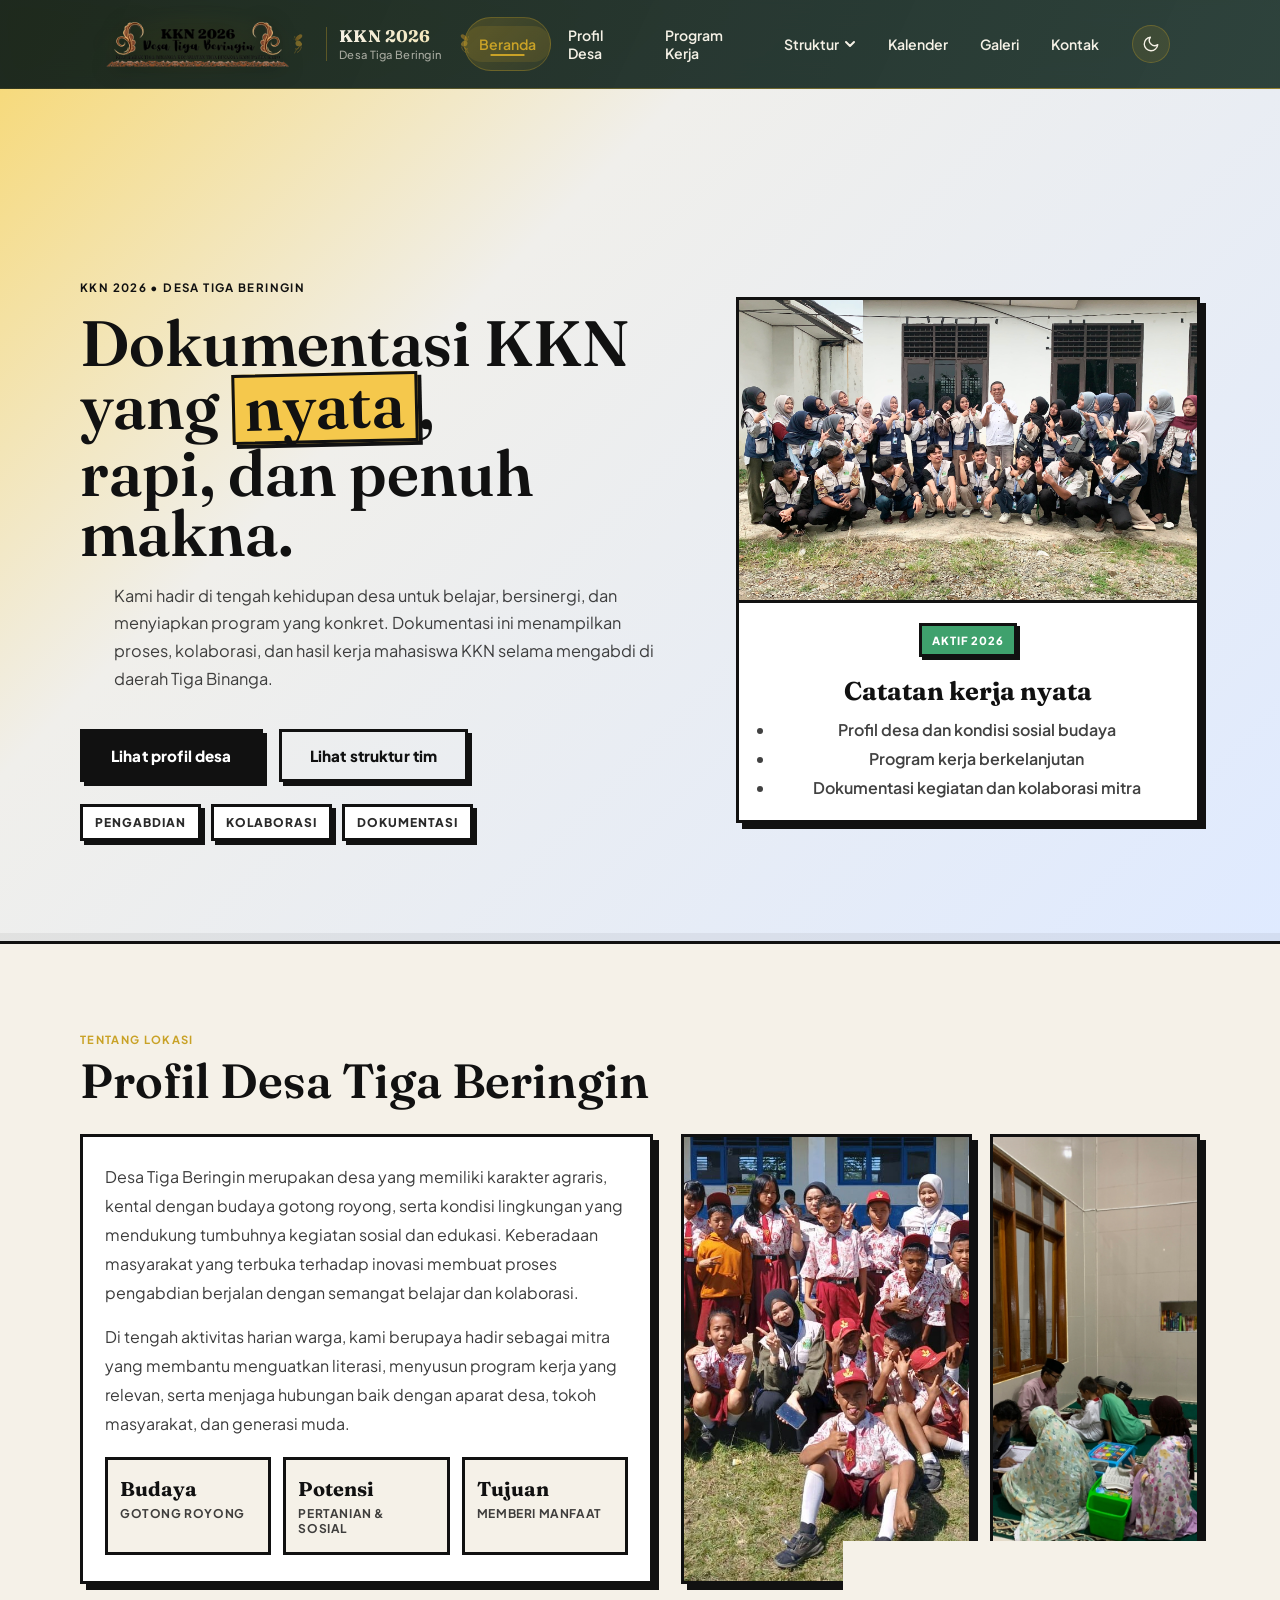
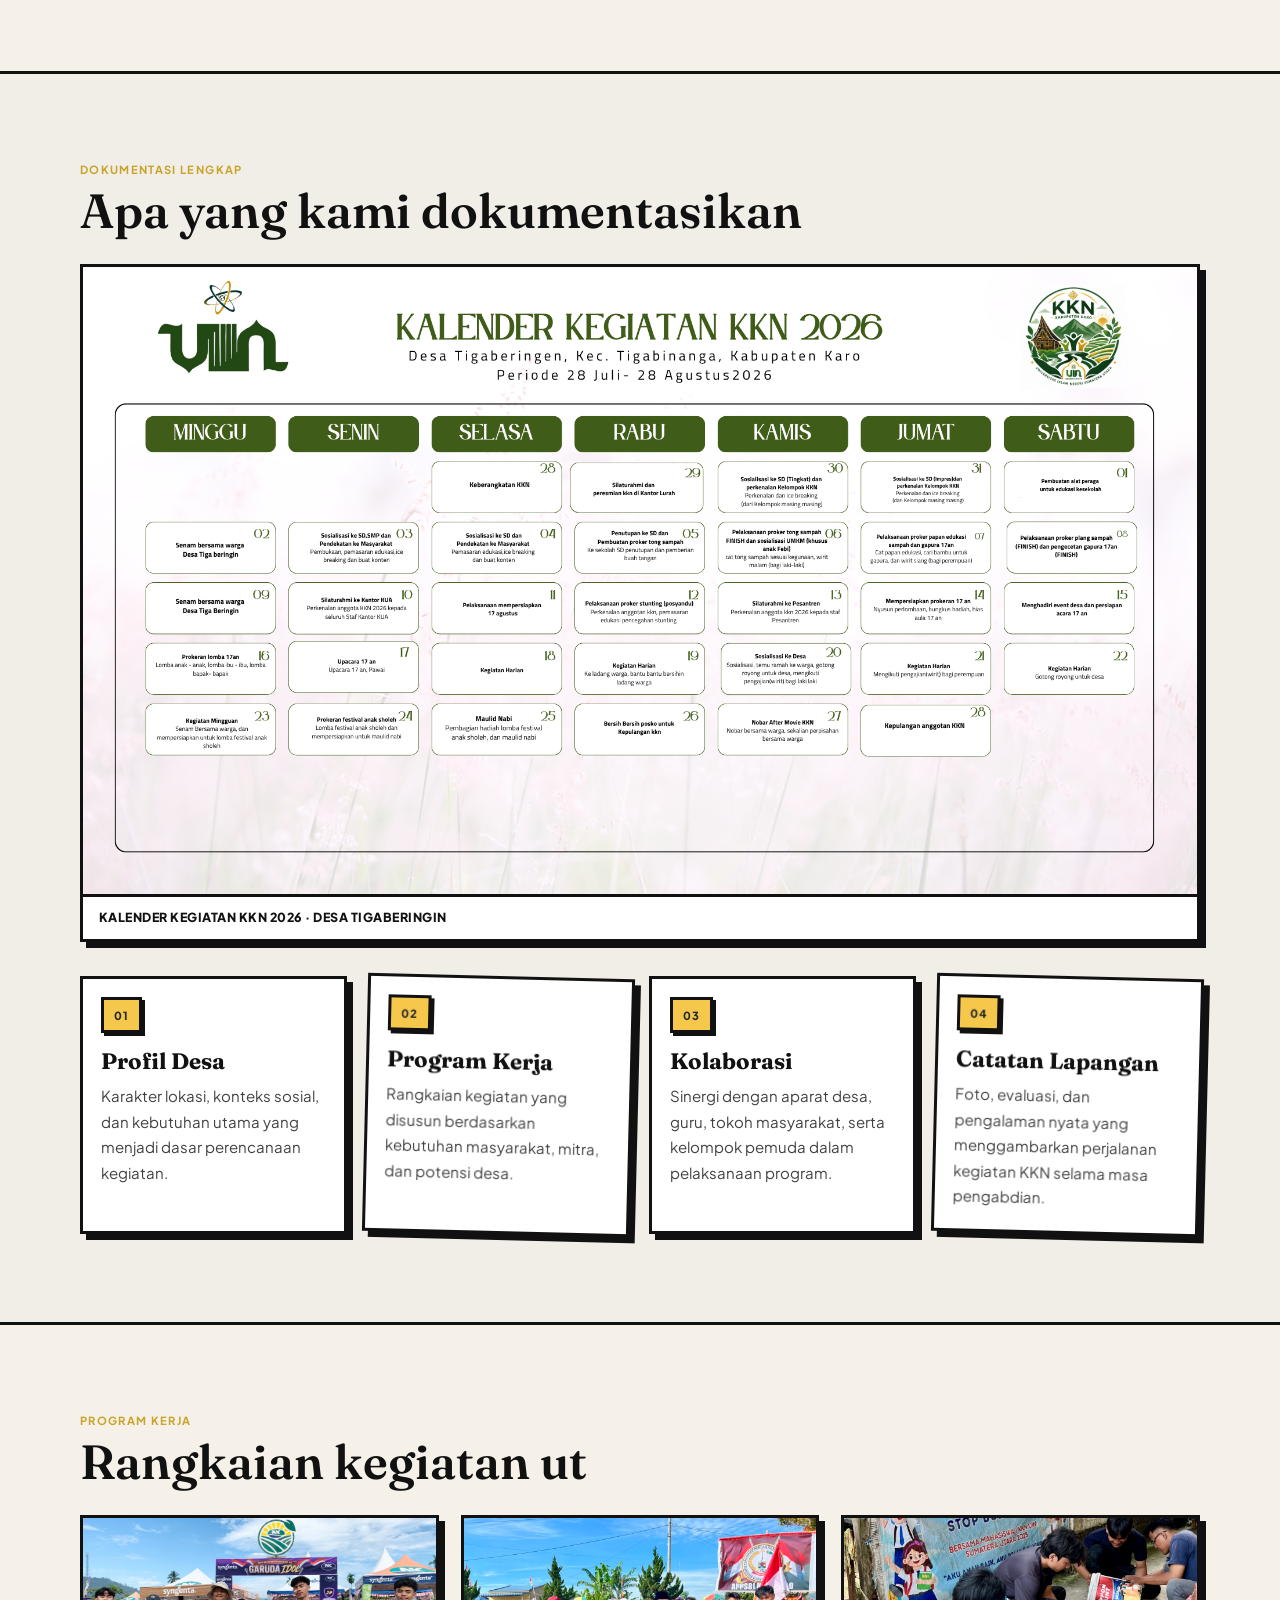
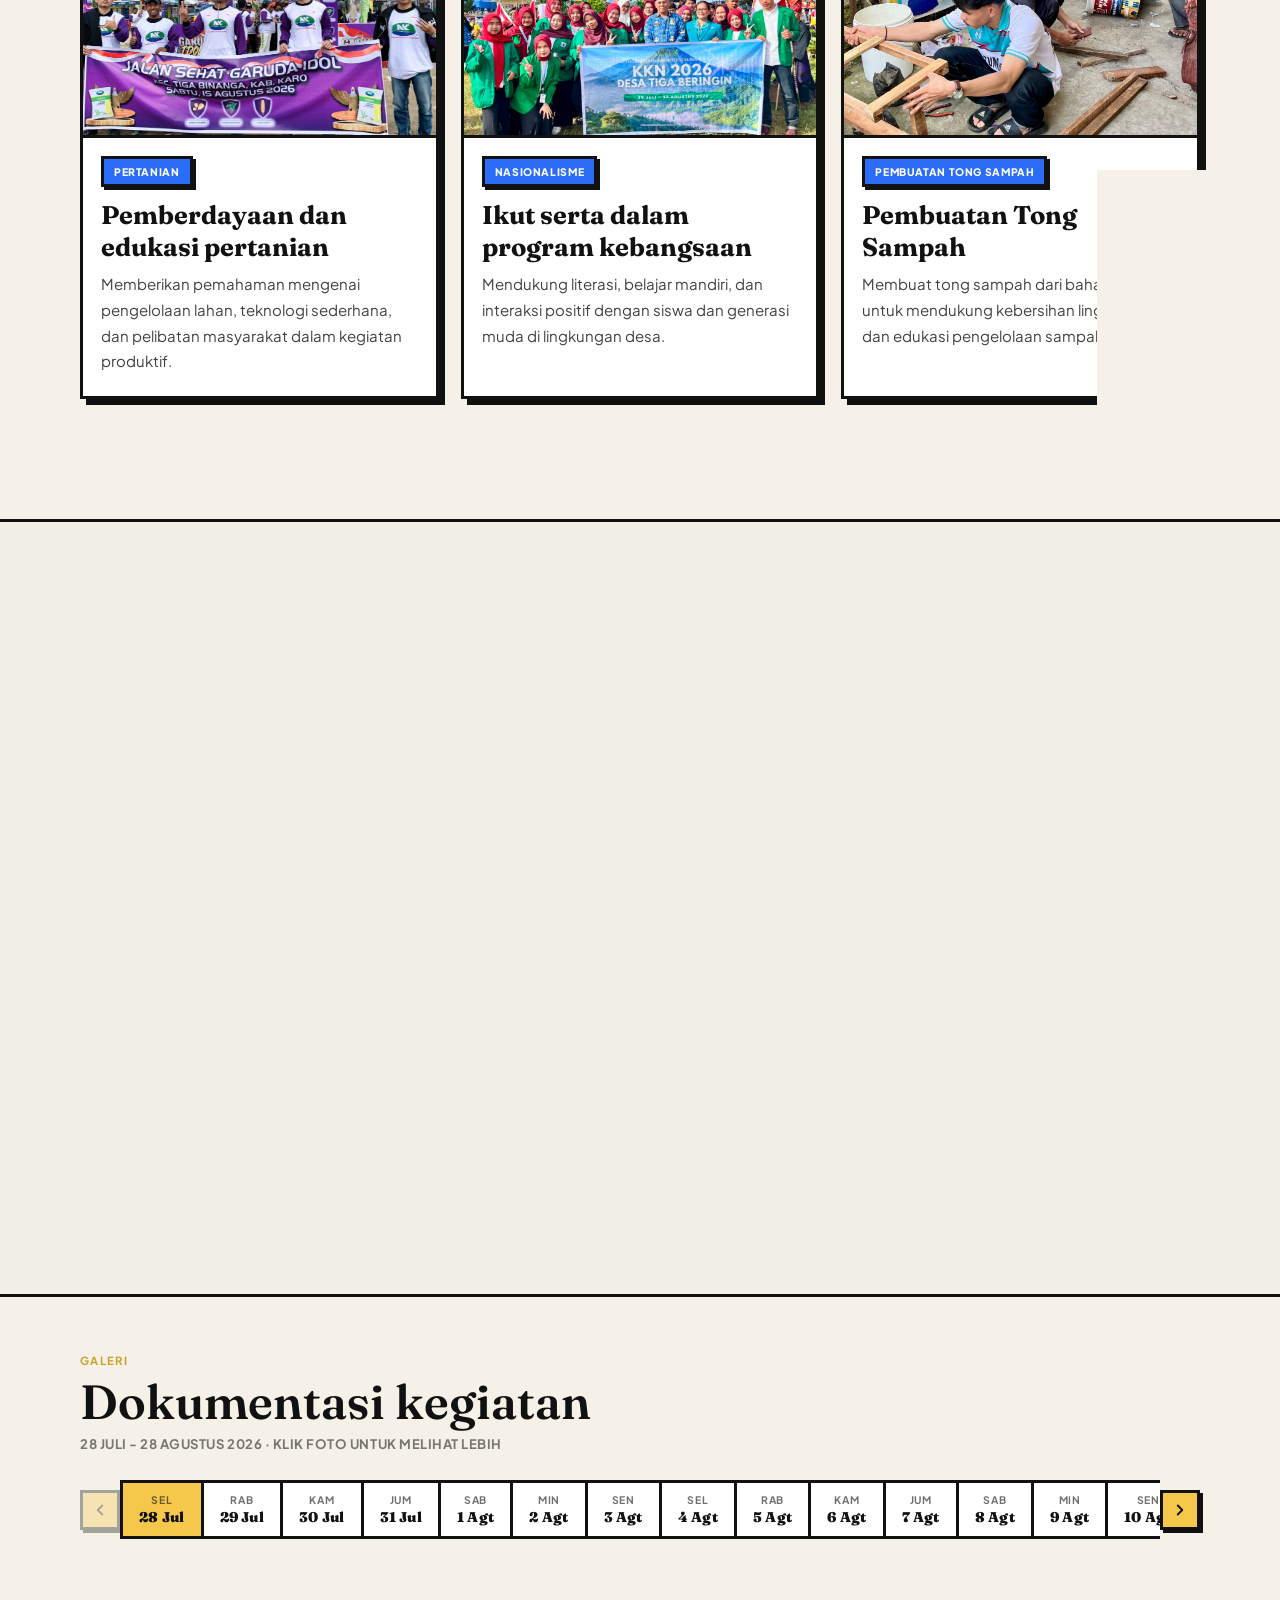
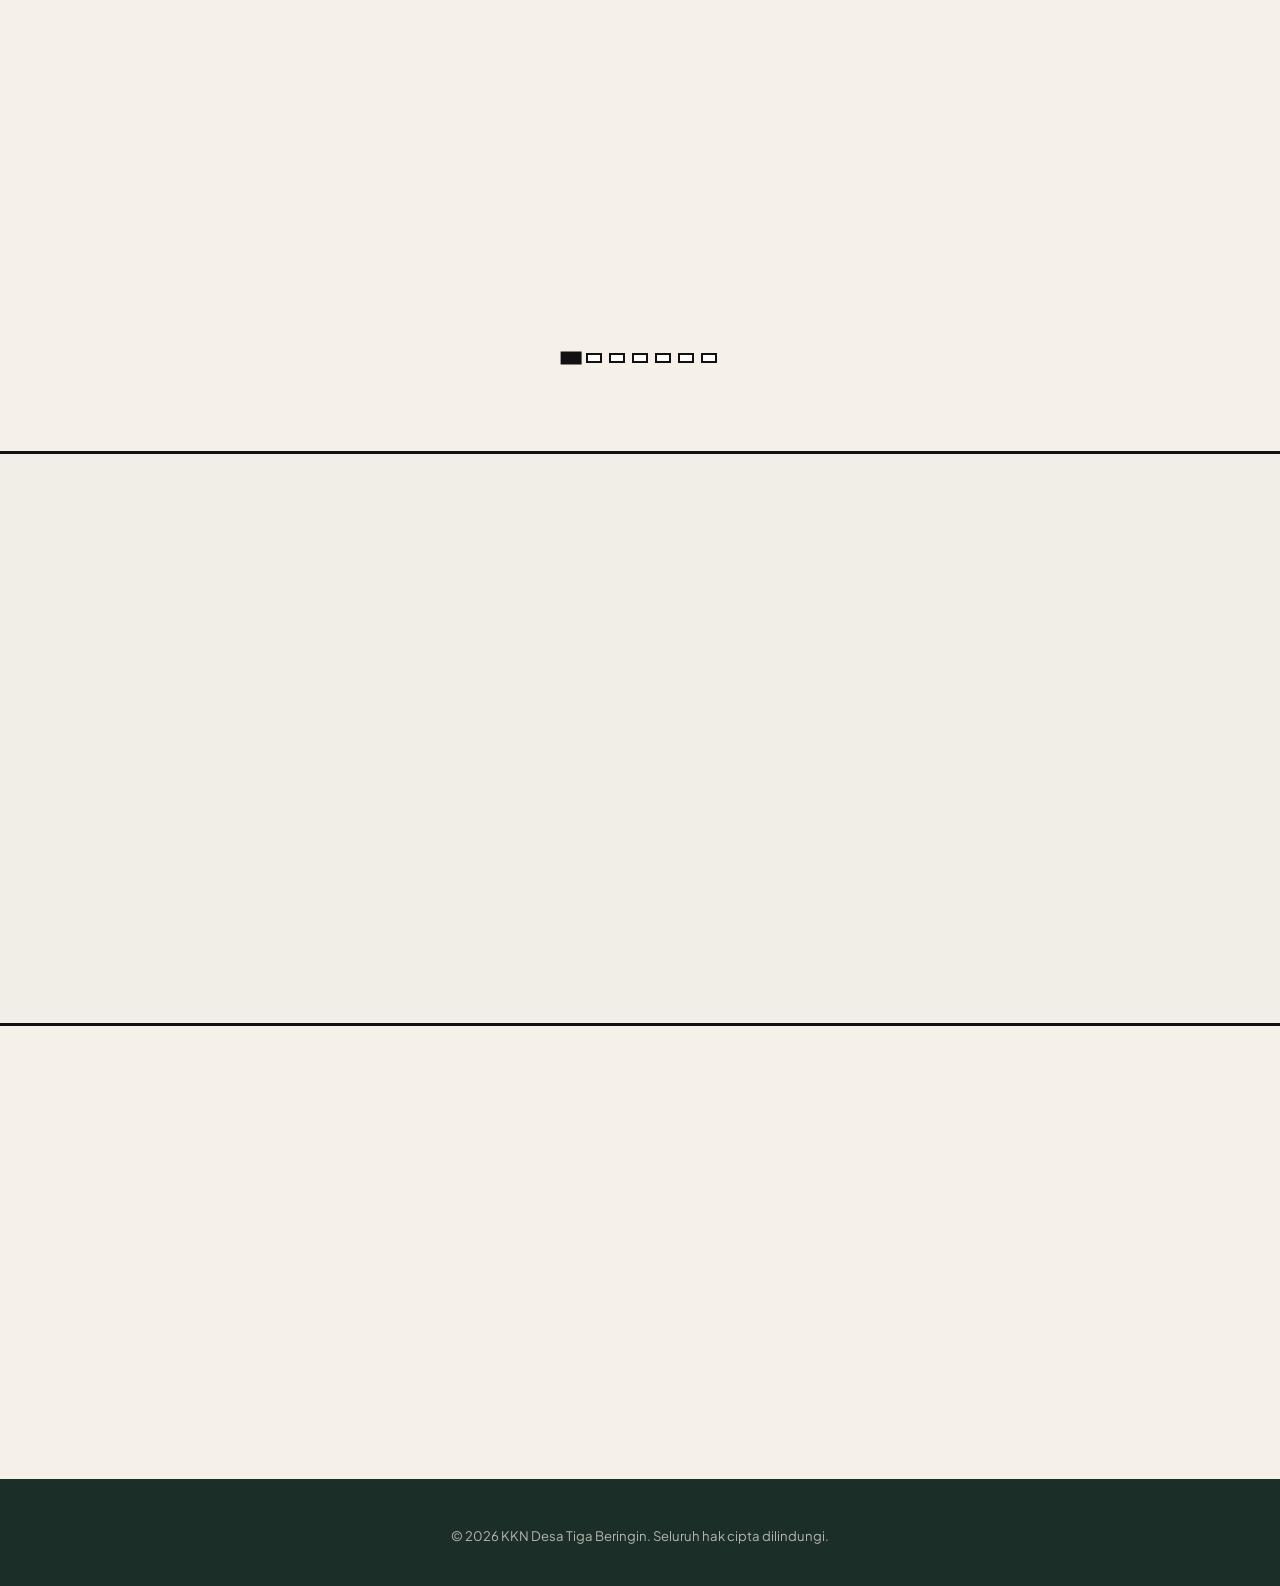
==== commit 411f565b: "penambahan google" ====
--- a/kodePokok/index.html
+++ b/kodePokok/index.html
@@ -1,8 +1,13 @@
 <!doctype html>
 <html lang="id">
   <head>
+    <script defer src="/_vercel/insights/script.js"></script>
     <meta charset="UTF-8" />
     <meta name="viewport" content="width=device-width, initial-scale=1.0" />
+    <meta
+      name="google-site-verification"
+      content="_QyjwJlH_cYQhVeUjka6VohTdezjYgvrSY5fTjcLZII"
+    />
     <title>KKN 2026 — Kelurahan TigaBinanga</title>
     <link rel="preconnect" href="https://fonts.googleapis.com" />
     <link rel="preconnect" href="https://fonts.gstatic.com" crossorigin />
